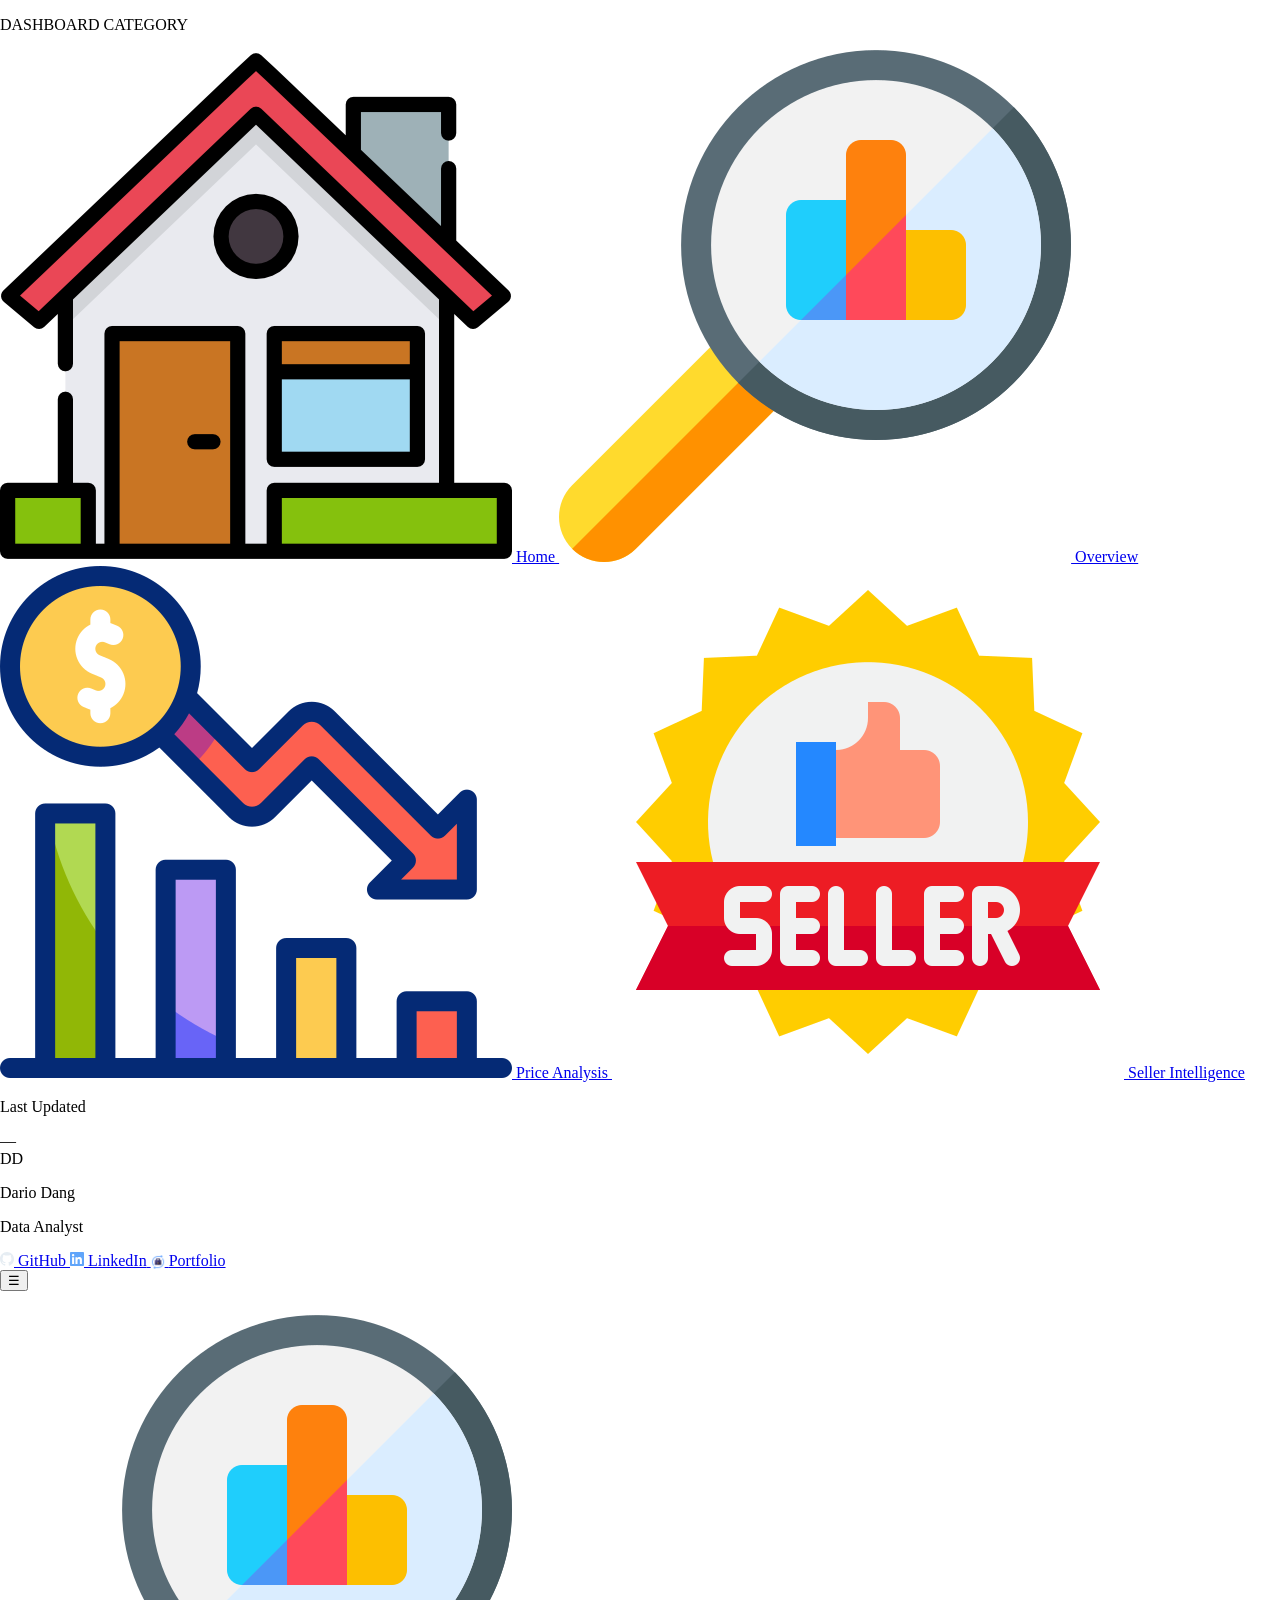
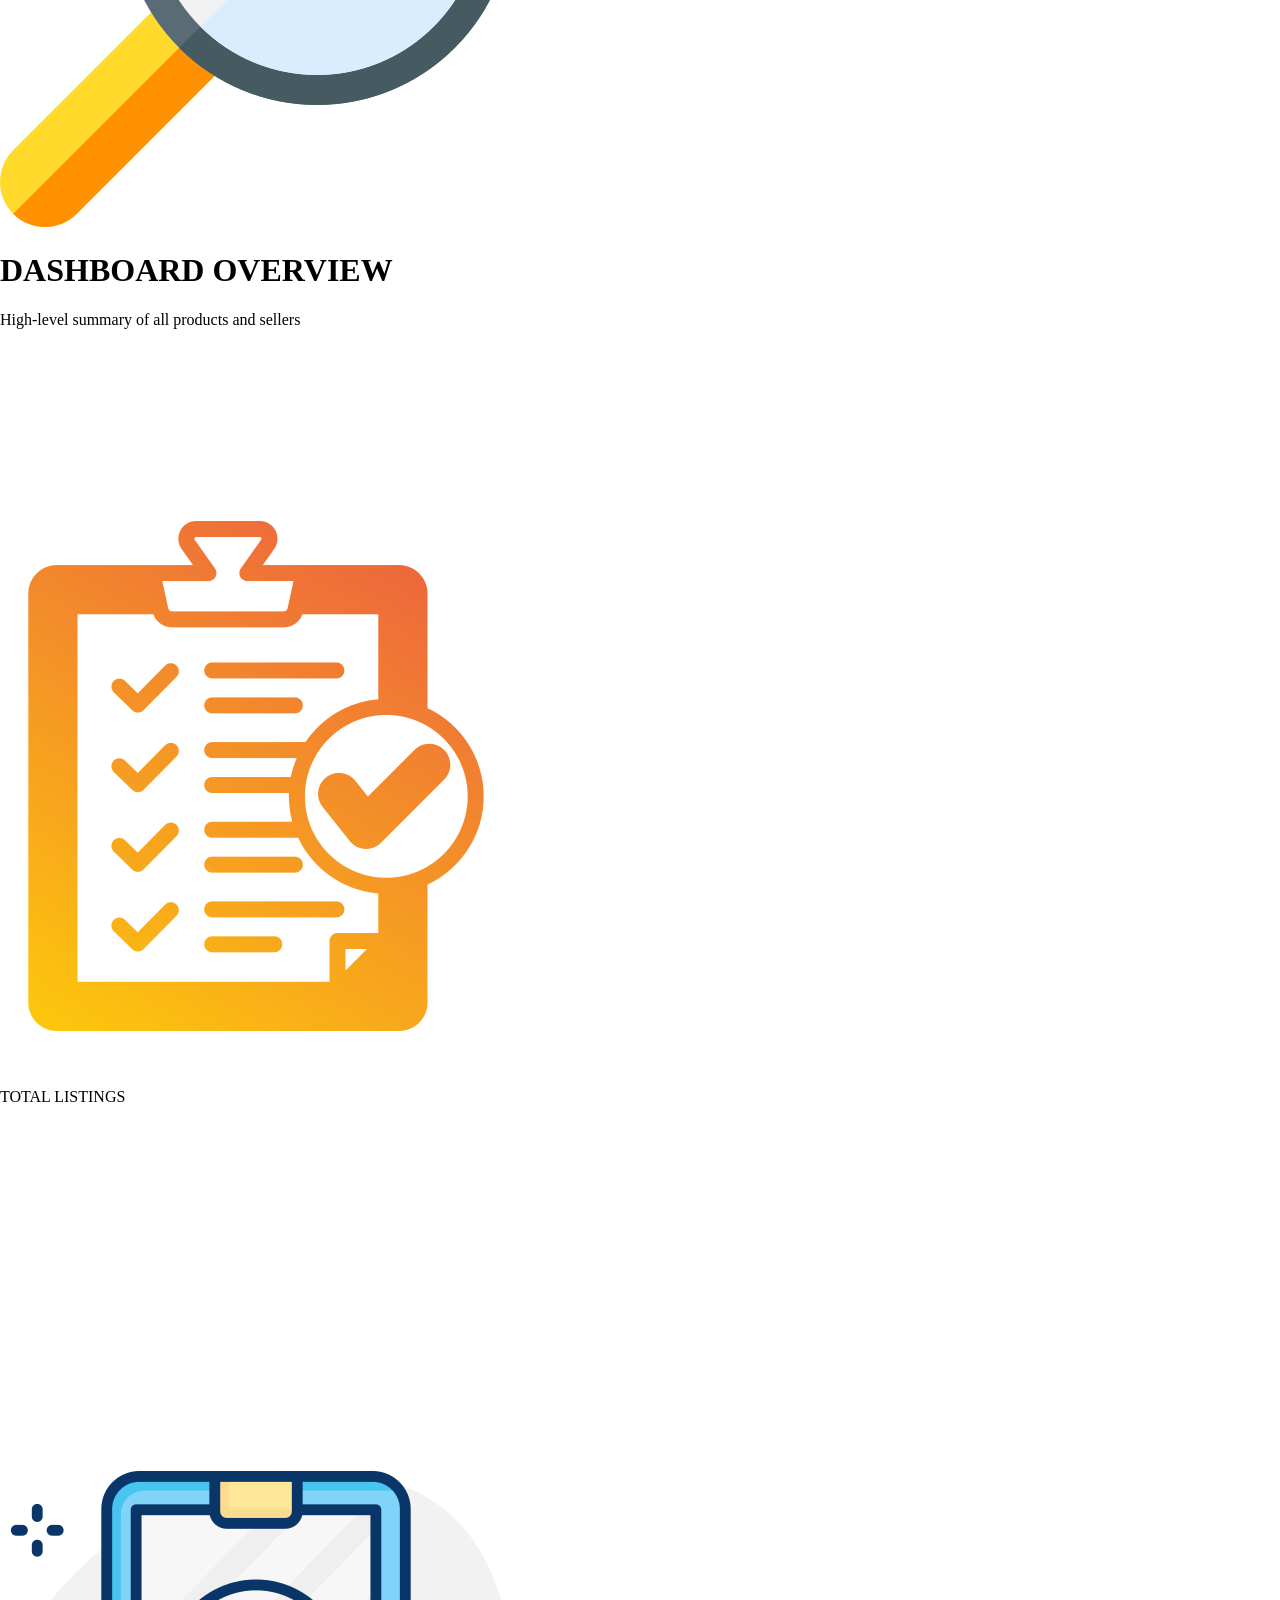
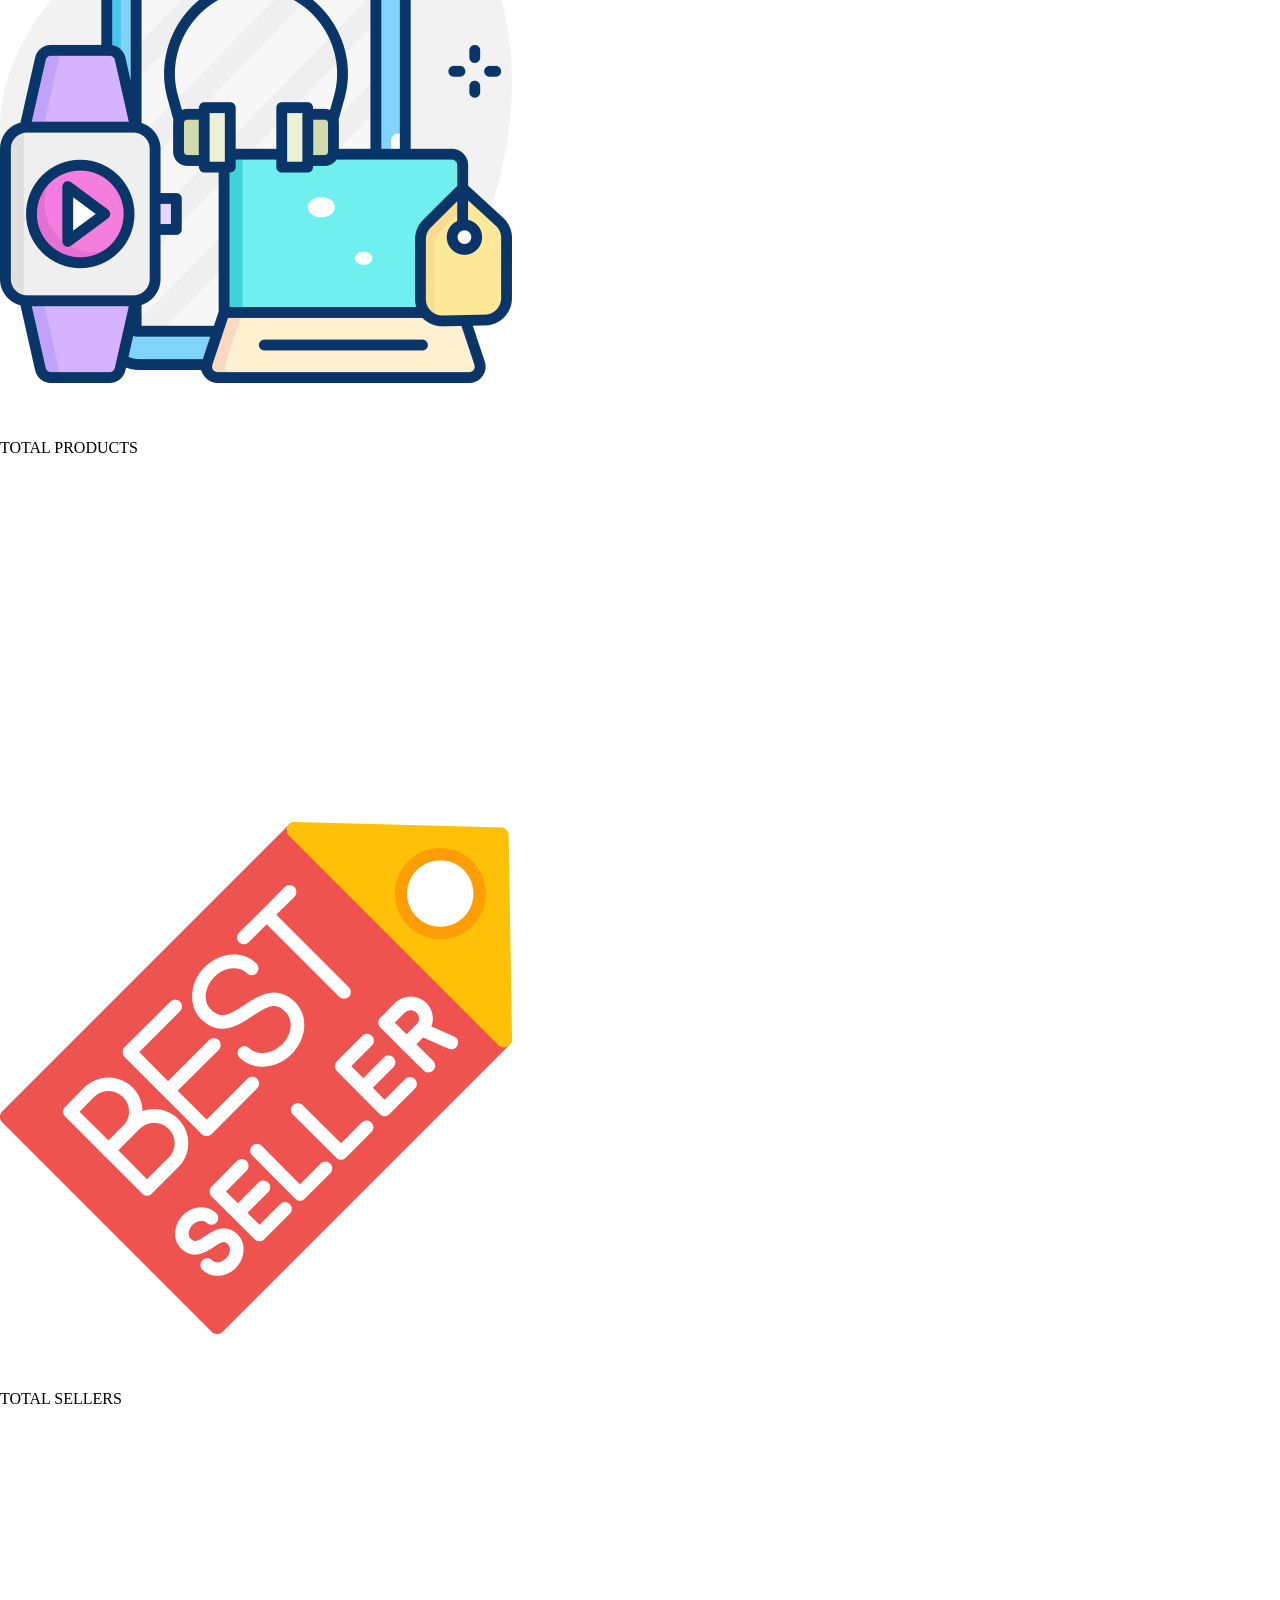
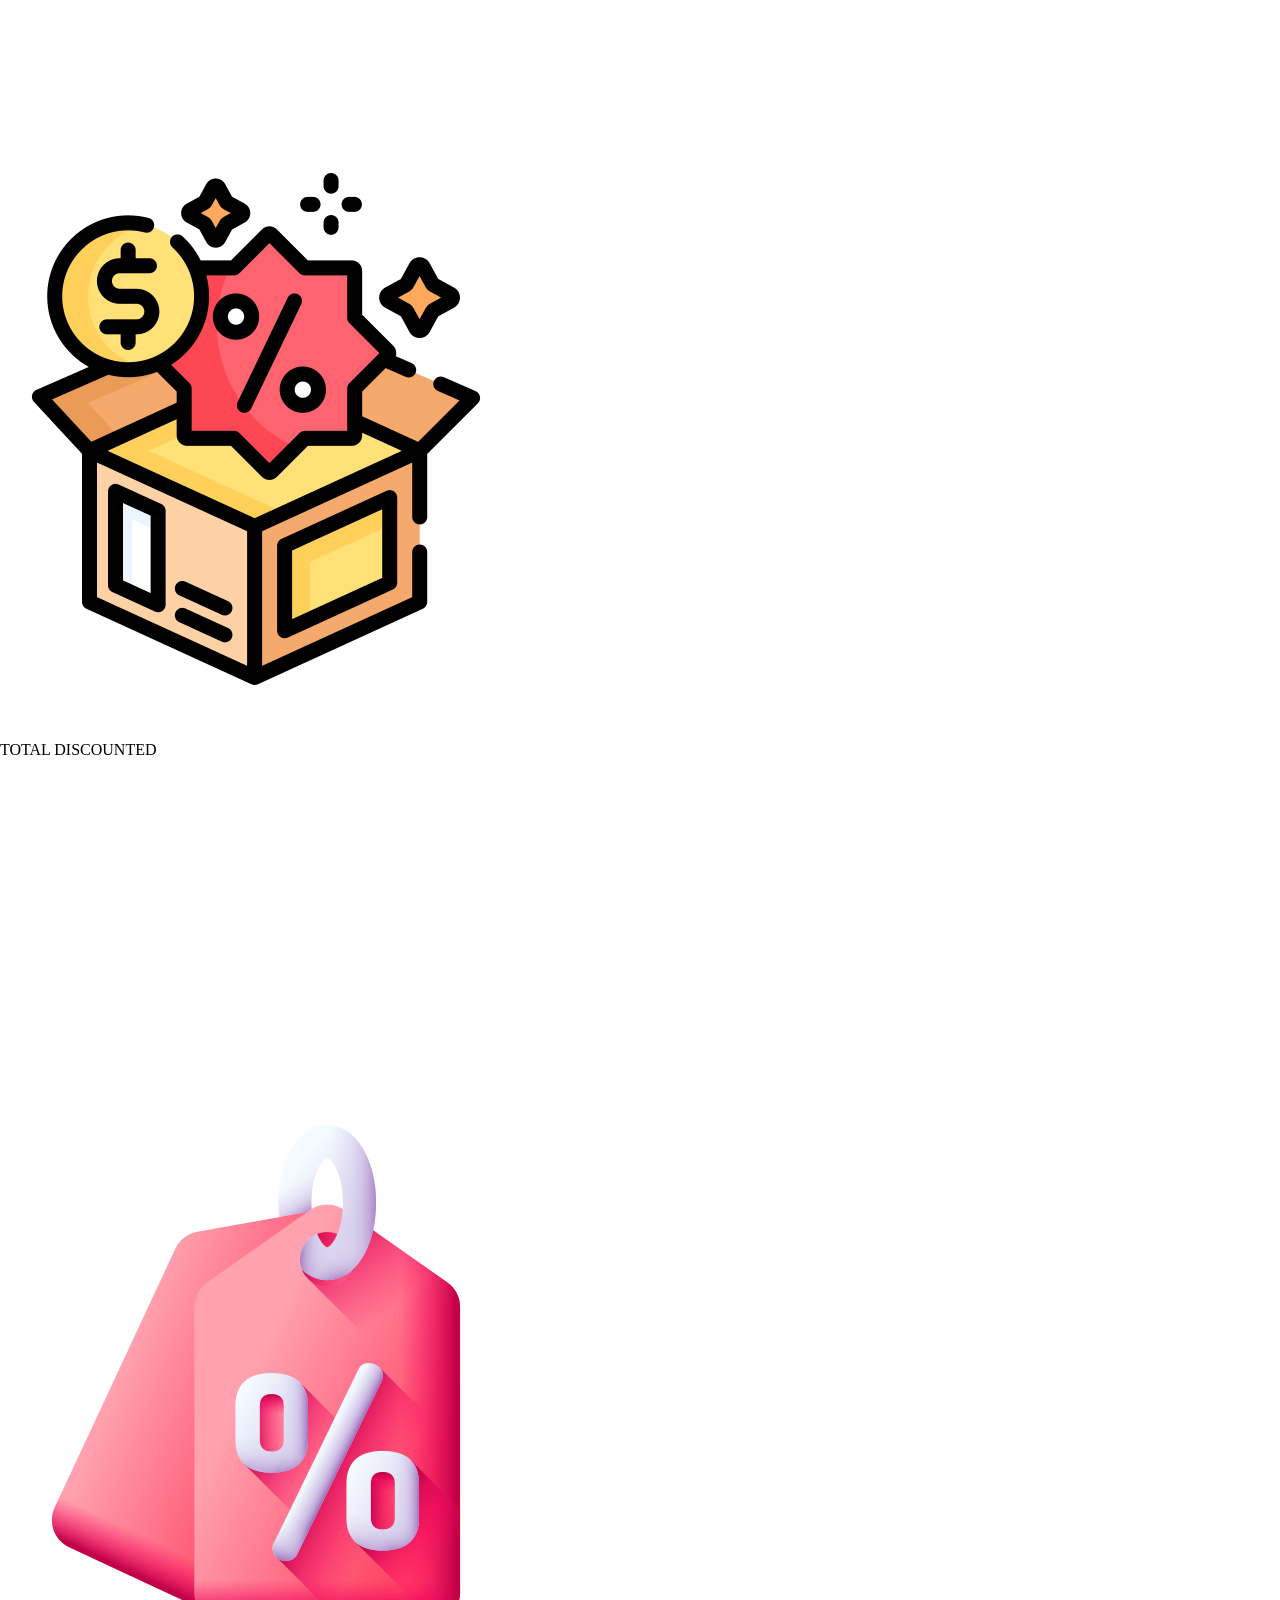
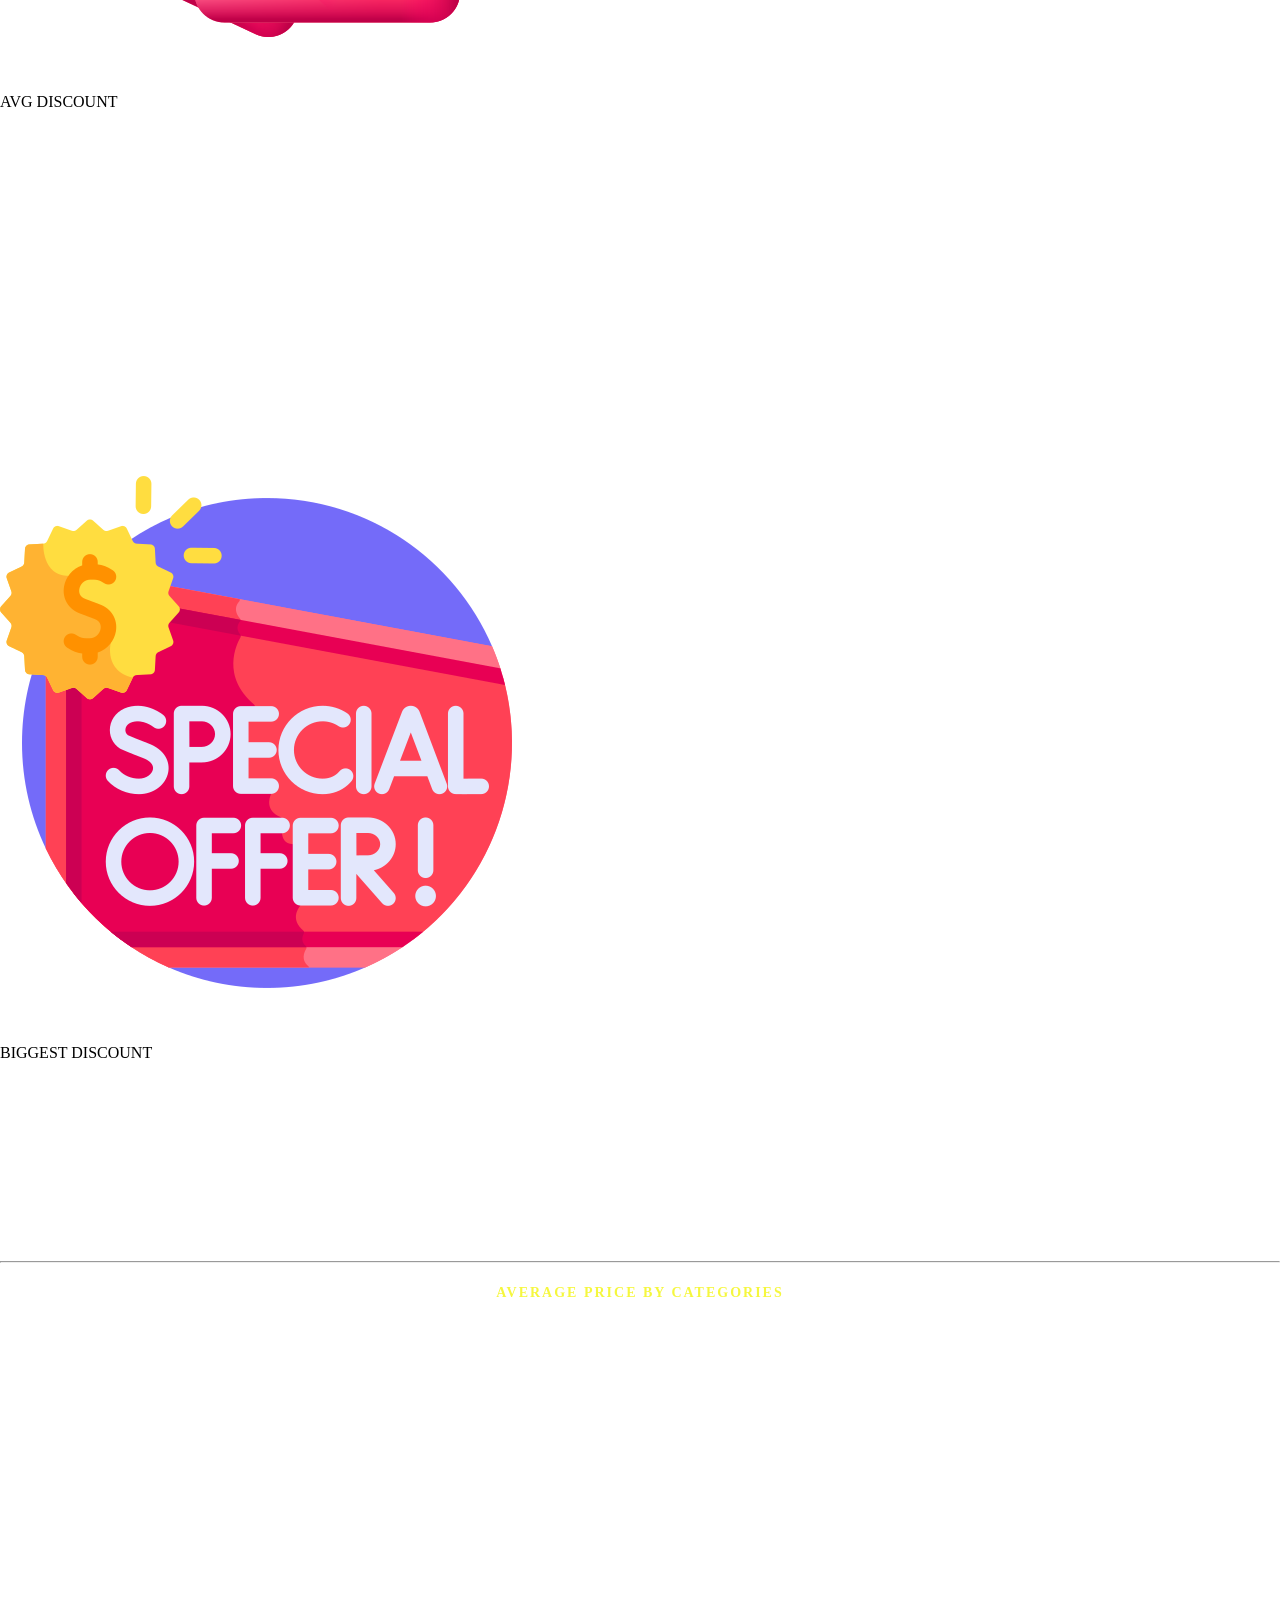
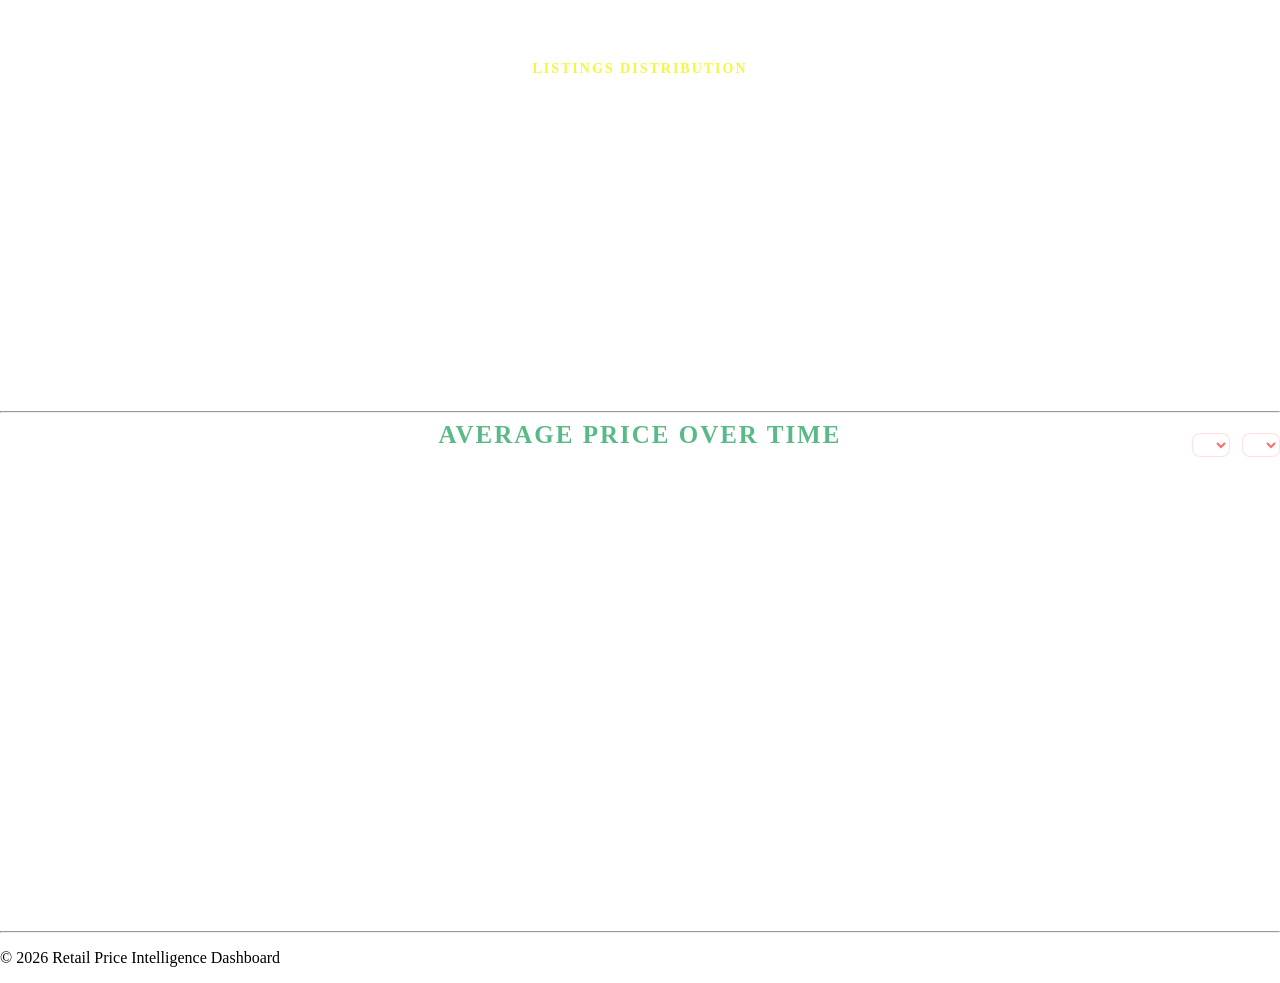
==== frontend/overview.html @ 3f6ac0ff "Overview dashboard page html script." ====
<!DOCTYPE html>
<html lang="en">
<head>
    <meta charset="UTF-8"/>
    <meta name="viewport" content="width=device-width, initial-scale=1.0"/>
    <title>Dashboard Overview</title>
    <link rel="icon" href="static/overview.png" type="image/png"/>
    <link rel="stylesheet" href="css/style.css"/>
    <link rel="preconnect" href="https://fonts.googleapis.com"/>
    <link href="https://fonts.googleapis.com/css2?family=Space+Grotesk:wght@400;600;700;800&display=swap" rel="stylesheet"/>
    <script src="https://cdn.plot.ly/plotly-2.27.0.min.js"></script>
    <style>
        /* Remove blank space */
        body { margin: 0; padding: 0; }
        .main-content { padding-top: 1.5rem; }

        /* Smaller metric values */
        .metric-value {
            font-size: 36px !important;
            font-weight: 800;
            color: white;
            margin: 0;
            line-height: 1;
        }

        .chart-label {
            font-size: 14px;
            font-weight: 800;
            letter-spacing: 2px;
            color: #F5F73E;
            text-align: center;
            padding: 8px 0 4px 0;
            text-transform: uppercase;
        }

        /* Trend header layout */
        .trend-header {
            display: flex;
            flex-direction: column;
            align-items: center;
            position: relative;
            margin-bottom: 8px;
            min-height: 52px;
        }

        .trend-title {
            font-size: 25px;
            font-weight: 800;
            letter-spacing: 2px;
            color: #59BA87;
            margin: 0;
            text-align: center;
        }

        .trend-filters {
            position: absolute;
            right: 0;
            top: 0;
            display: flex;
            gap: 12px;
            align-items: flex-end;
        }

        .trend-filters label {
            color: rgba(255,255,255,0.35);
            font-size: 9px;
            font-weight: 700;
            letter-spacing: 2px;
            text-transform: uppercase;
            display: block;
            text-align: center;
            margin-bottom: 2px;
        }

        .trend-filters select {
            background: rgba(255,255,255,0.03);
            border: 1px solid rgba(255,107,107,0.2);
            border-radius: 8px;
            color: #FF6B6B;
            font-size: 11px;
            font-weight: 600;
            padding: 4px 8px;
            outline: none;
        }
    </style>
</head>
<body>
<div class="layout">

    <!-- ── SIDEBAR ─────────────────────────────────────────── -->
    <aside class="sidebar" id="sidebar">
        <div class="sidebar-brand"><p>DASHBOARD CATEGORY</p></div>
        <nav class="sidebar-nav">
            <a href="index.html" class="nav-item">
                <img src="static/home-icon.png" alt="Home"/> Home
            </a>
            <a href="overview.html" class="nav-item active">
                <img src="static/overview.png" alt="Overview"/> Overview
            </a>
            <a href="price.html" class="nav-item">
                <img src="static/price-analysis.png" alt="Price Analysis"/> Price Analysis
            </a>
            <a href="seller.html" class="nav-item">
                <img src="static/seller-intelligence.png" alt="Seller Intelligence"/> Seller Intelligence
            </a>
        </nav>

        <div class="last-updated-wrap" id="last-updated-wrap">
            <p class="last-updated-label">Last Updated</p>
            <div class="last-updated-row">
                <div class="status-dot" id="status-dot" style="background:#444;"></div>
                <span class="last-updated-date" id="last-updated-date">—</span>
                <span class="last-updated-age" id="last-updated-age"></span>
            </div>
        </div>

        <div class="sidebar-footer">
            <div class="footer-profile-row">
                <div class="footer-avatar">DD</div>
                <div>
                    <p class="footer-name">Dario Dang</p>
                    <p class="footer-title">Data Analyst</p>
                </div>
            </div>
            <div class="footer-divider"></div>
            <div class="footer-links">
                <a class="footer-link github" href="https://github.com/DarioDang" target="_blank">
                    <span class="footer-link-icon">
                        <svg width="14" height="14" viewBox="0 0 24 24" fill="#e6edf3">
                            <path d="M12 0C5.37 0 0 5.37 0 12c0 5.31 3.435 9.795 8.205 11.385.6.105.825-.255.825-.57 0-.285-.015-1.23-.015-2.235-3.015.555-3.795-.735-4.035-1.41-.135-.345-.72-1.41-1.23-1.695-.42-.225-1.02-.78-.015-.795.945-.015 1.62.87 1.845 1.23 1.08 1.815 2.805 1.305 3.495.99.105-.78.42-1.305.765-1.605-2.67-.3-5.46-1.335-5.46-5.925 0-1.305.465-2.385 1.23-3.225-.12-.3-.54-1.53.12-3.18 0 0 1.005-.315 3.3 1.23.96-.27 1.98-.405 3-.405s2.04.135 3 .405c2.295-1.56 3.3-1.23 3.3-1.23.66 1.65.24 2.88.12 3.18.765.84 1.23 1.905 1.23 3.225 0 4.605-2.805 5.625-5.475 5.925.435.375.81 1.095.81 2.22 0 1.605-.015 2.895-.015 3.3 0 .315.225.69.825.57A12.02 12.02 0 0 0 24 12c0-6.63-5.37-12-12-12z"/>
                        </svg>
                    </span>
                    <span class="footer-link-text">GitHub</span>
                </a>
                <a class="footer-link linkedin" href="https://www.linkedin.com/in/dario-dang-89049020a/" target="_blank">
                    <span class="footer-link-icon">
                        <svg width="14" height="14" viewBox="0 0 24 24" fill="#60a5fa">
                            <path d="M20.447 20.452h-3.554v-5.569c0-1.328-.027-3.037-1.852-3.037-1.853 0-2.136 1.445-2.136 2.939v5.667H9.351V9h3.414v1.561h.046c.477-.9 1.637-1.85 3.37-1.85 3.601 0 4.267 2.37 4.267 5.455v6.286zM5.337 7.433a2.062 2.062 0 0 1-2.063-2.065 2.064 2.064 0 1 1 2.063 2.065zm1.782 13.019H3.555V9h3.564v11.452zM22.225 0H1.771C.792 0 0 .774 0 1.729v20.542C0 23.227.792 24 1.771 24h20.451C23.2 24 24 23.227 24 22.271V1.729C24 .774 23.2 0 22.222 0h.003z"/>
                        </svg>
                    </span>
                    <span class="footer-link-text">LinkedIn</span>
                </a>
                <a class="footer-link portfolio" href="https://dariodang.github.io/" target="_blank">
                    <span class="footer-link-icon">
                        <img src="static/portfolio-sidebar-icon.png" width="14" height="14" style="vertical-align:middle;"/>
                    </span>
                    <span class="footer-link-text">Portfolio</span>
                </a>
            </div>
        </div>
    </aside>

    <button class="sidebar-toggle" onclick="toggleSidebar()">☰</button>

    <!-- ── MAIN CONTENT ───────────────────────────────────── -->
    <main class="main-content">

        <!-- Page Header -->
        <div class="page-header">
            <img src="static/overview.png" alt="Overview" class="page-title-icon"/>
            <h1 class="page-title-text">DASHBOARD OVERVIEW</h1>
        </div>
        <p class="page-subtitle">High-level summary of all products and sellers</p>

        <!-- Row 1: Listings, Products, Sellers -->
        <div class="grid-3">
            <div class="metric-card metric-card-blue">
                <div class="sparkline-top"><svg viewBox="0 0 300 40"><polyline points="0,30 30,20 60,25 90,10 120,20 150,15 180,25 210,10 240,20 270,15 300,25" fill="none" stroke="white" stroke-width="2.5" stroke-linecap="round" stroke-linejoin="round"/></svg></div>
                <div class="metric-icon"><img src="static/total-listing.png" alt=""/></div>
                <p class="metric-value" id="val-listings">—</p>
                <p class="metric-label">TOTAL LISTINGS</p>
                <div class="sparkline-bottom"><svg viewBox="0 0 300 40"><polyline points="0,10 30,20 60,15 90,30 120,20 150,25 180,15 210,30 240,20 270,25 300,15" fill="none" stroke="white" stroke-width="2.5" stroke-linecap="round" stroke-linejoin="round"/></svg></div>
            </div>
            <div class="metric-card metric-card-green">
                <div class="sparkline-top"><svg viewBox="0 0 300 40"><polyline points="0,30 30,20 60,25 90,10 120,20 150,15 180,25 210,10 240,20 270,15 300,25" fill="none" stroke="white" stroke-width="2.5" stroke-linecap="round" stroke-linejoin="round"/></svg></div>
                <div class="metric-icon"><img src="static/total-products.png" alt=""/></div>
                <p class="metric-value" id="val-products">—</p>
                <p class="metric-label">TOTAL PRODUCTS</p>
                <div class="sparkline-bottom"><svg viewBox="0 0 300 40"><polyline points="0,10 30,20 60,15 90,30 120,20 150,25 180,15 210,30 240,20 270,25 300,15" fill="none" stroke="white" stroke-width="2.5" stroke-linecap="round" stroke-linejoin="round"/></svg></div>
            </div>
            <div class="metric-card metric-card-orange">
                <div class="sparkline-top"><svg viewBox="0 0 300 40"><polyline points="0,30 30,20 60,25 90,10 120,20 150,15 180,25 210,10 240,20 270,15 300,25" fill="none" stroke="white" stroke-width="2.5" stroke-linecap="round" stroke-linejoin="round"/></svg></div>
                <div class="metric-icon"><img src="static/total-sellers.png" alt=""/></div>
                <p class="metric-value" id="val-sellers">—</p>
                <p class="metric-label">TOTAL SELLERS</p>
                <div class="sparkline-bottom"><svg viewBox="0 0 300 40"><polyline points="0,10 30,20 60,15 90,30 120,20 150,25 180,15 210,30 240,20 270,25 300,15" fill="none" stroke="white" stroke-width="2.5" stroke-linecap="round" stroke-linejoin="round"/></svg></div>
            </div>
        </div>

        <!-- Row 2: Discount metrics -->
        <div class="grid-3">
            <div class="metric-card metric-card-red">
                <div class="sparkline-top"><svg viewBox="0 0 300 40"><polyline points="0,30 30,20 60,25 90,10 120,20 150,15 180,25 210,10 240,20 270,15 300,25" fill="none" stroke="white" stroke-width="2.5" stroke-linecap="round" stroke-linejoin="round"/></svg></div>
                <div class="metric-icon"><img src="static/total-discounted-icon.png" alt=""/></div>
                <p class="metric-value" id="val-discounted">—</p>
                <p class="metric-label">TOTAL DISCOUNTED</p>
                <div class="sparkline-bottom"><svg viewBox="0 0 300 40"><polyline points="0,10 30,20 60,15 90,30 120,20 150,25 180,15 210,30 240,20 270,25 300,15" fill="none" stroke="white" stroke-width="2.5" stroke-linecap="round" stroke-linejoin="round"/></svg></div>
            </div>
            <div class="metric-card metric-card-teal">
                <div class="sparkline-top"><svg viewBox="0 0 300 40"><polyline points="0,30 30,20 60,25 90,10 120,20 150,15 180,25 210,10 240,20 270,15 300,25" fill="none" stroke="white" stroke-width="2.5" stroke-linecap="round" stroke-linejoin="round"/></svg></div>
                <div class="metric-icon"><img src="static/average-discount-icon.png" alt=""/></div>
                <p class="metric-value" id="val-avg-discount">—</p>
                <p class="metric-label">AVG DISCOUNT</p>
                <div class="sparkline-bottom"><svg viewBox="0 0 300 40"><polyline points="0,10 30,20 60,15 90,30 120,20 150,25 180,15 210,30 240,20 270,25 300,15" fill="none" stroke="white" stroke-width="2.5" stroke-linecap="round" stroke-linejoin="round"/></svg></div>
            </div>
            <div class="metric-card metric-card-pink">
                <div class="sparkline-top"><svg viewBox="0 0 300 40"><polyline points="0,30 30,20 60,25 90,10 120,20 150,15 180,25 210,10 240,20 270,15 300,25" fill="none" stroke="white" stroke-width="2.5" stroke-linecap="round" stroke-linejoin="round"/></svg></div>
                <div class="metric-icon"><img src="static/biggest-discount-icon.png" alt=""/></div>
                <p class="metric-value" id="val-max-discount">—</p>
                <p class="metric-label">BIGGEST DISCOUNT</p>
                <div class="sparkline-bottom"><svg viewBox="0 0 300 40"><polyline points="0,10 30,20 60,15 90,30 120,20 150,25 180,15 210,30 240,20 270,25 300,15" fill="none" stroke="white" stroke-width="2.5" stroke-linecap="round" stroke-linejoin="round"/></svg></div>
            </div>
        </div>

        <hr class="divider"/>

        <!-- Charts only -->
        <div class="grid-2">
            <div>
                <p class="chart-label">AVERAGE PRICE BY CATEGORIES</p>
                <div id="chart-avg-price" style="height: 320px;"></div>
            </div>
            <div>
                <p class="chart-label">LISTINGS DISTRIBUTION</p>
                <div id="chart-donut" style="height: 300px; min-height: 300px;"></div>
                <div id="donut-legend" style="display:flex; justify-content:center; gap:20px; margin-top:8px;"></div>
            </div>
        </div>

        <hr class="divider"/>

        <!-- Centered title + top-right filters -->
        <div class="trend-header">
            <p class="trend-title">AVERAGE PRICE OVER TIME</p>
            <div class="trend-filters">
                <div>
                    <label>FROM</label>
                    <select id="date-from"></select>
                </div>
                <div>
                    <label>TO</label>
                    <select id="date-to"></select>
                </div>
            </div>
        </div>

        <!-- Taller chart to prevent x-axis/legend overlap -->
        <div id="chart-trend" style="height: 440px;"></div>
        <p id="trend-note" style="color:rgba(255,255,255,0.3); font-size:10px; text-align:center; margin-top:4px;"></p>

        <hr class="divider"/>
        <p class="copyright">© 2026 Retail Price Intelligence Dashboard</p>

    </main>
</div>

<script src="js/api.js"></script>
<script src="js/overview.js"></script>
<script>
    function toggleSidebar() {
        document.getElementById('sidebar').classList.toggle('open');
    }
</script>
</body>
</html>
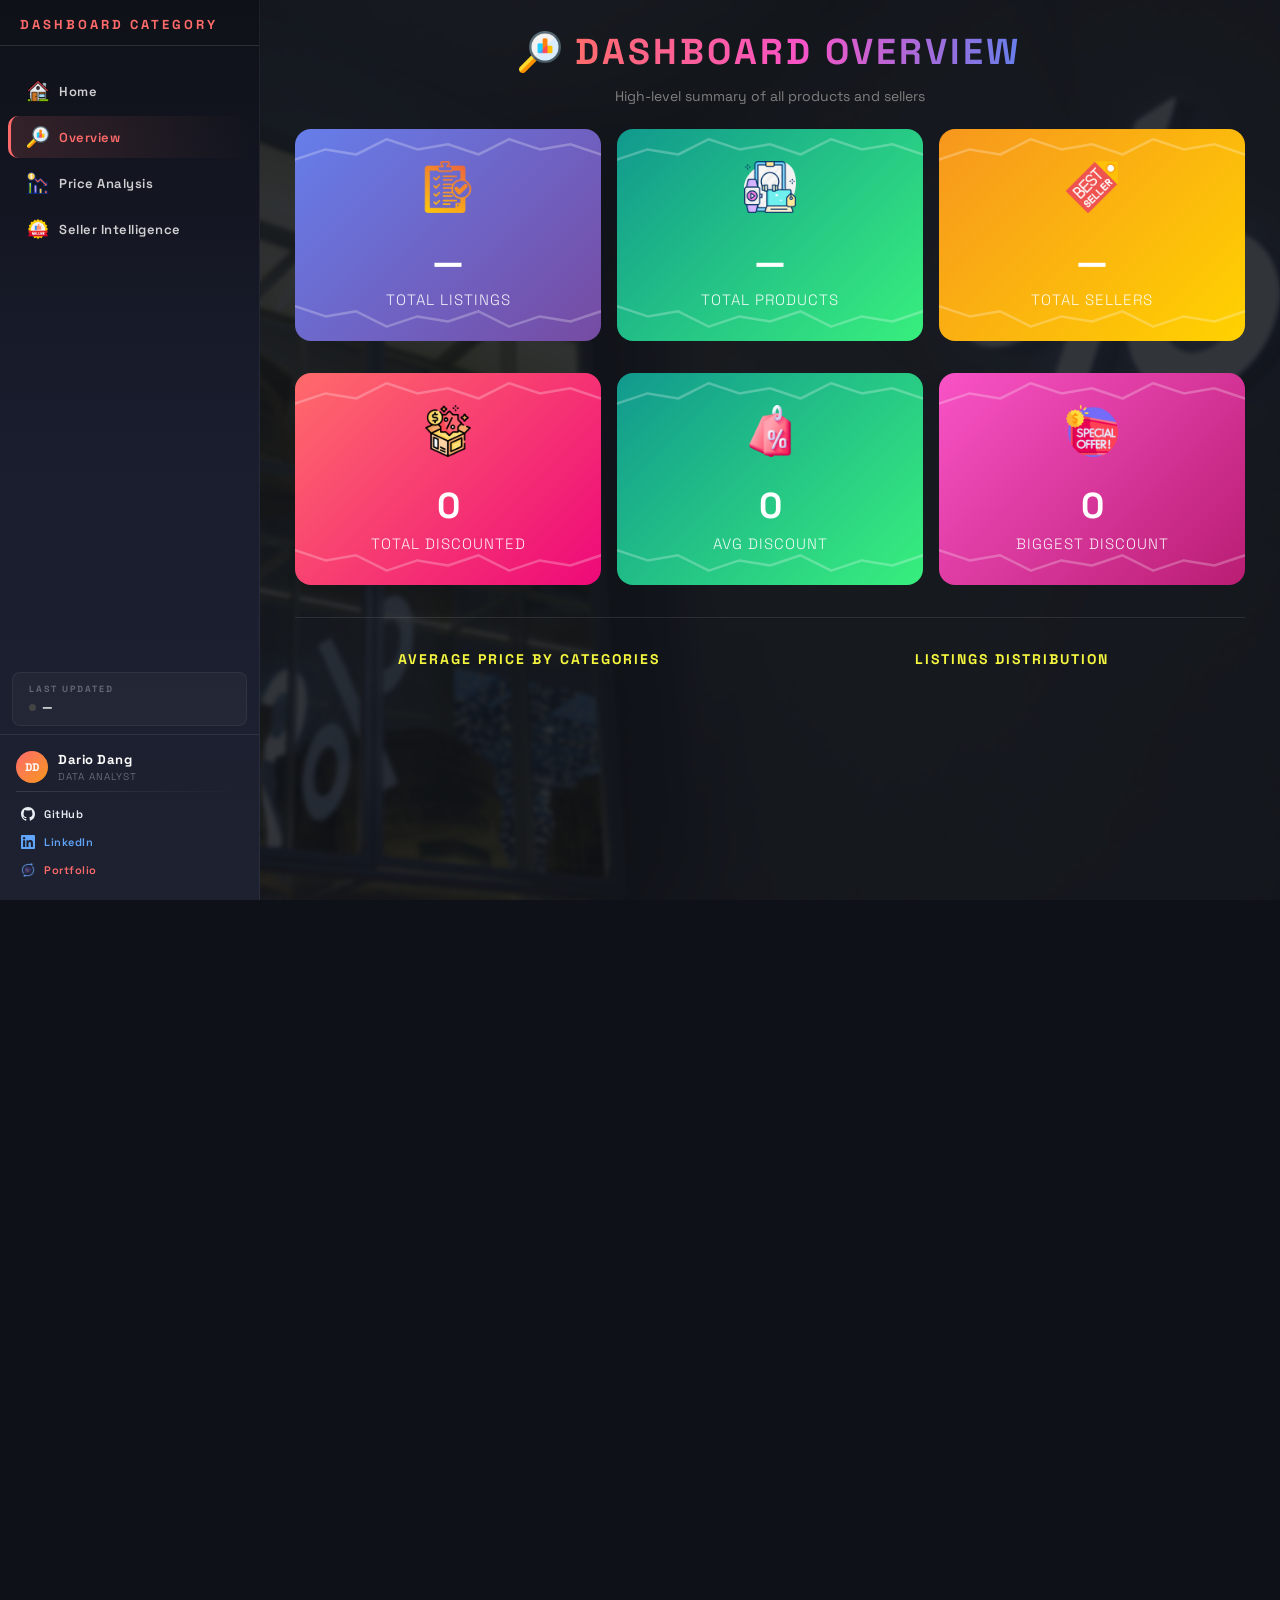
==== commit 364dd6f1: "Add API wake-up loading overlay" ====
--- a/frontend/overview.html
+++ b/frontend/overview.html
@@ -85,6 +85,14 @@
     </style>
 </head>
 <body>
+<div class="api-loading-overlay" id="api-loading-overlay">
+    <div class="api-loading-spinner"></div>
+    <p class="api-loading-title">🚀 Waking up the server...</p>
+    <p class="api-loading-sub">The API server may be starting up. This usually takes 10–30 seconds on first load.</p>
+    <div class="api-loading-bar-track">
+        <div class="api-loading-bar-fill"></div>
+    </div>
+</div>
 <div class="layout">
 
     <!-- ── SIDEBAR ─────────────────────────────────────────── -->
--- a/frontend/css/style.css
+++ b/frontend/css/style.css
@@ -0,0 +1,1249 @@
+/* ============================================================
+   RETAIL PRICE INTELLIGENCE DASHBOARD — style.css
+   Phase 2: HTML/CSS/JS frontend
+   All styles consolidated from:
+     - dashboard/utils/sidebar.py
+     - dashboard/utils/styles.py
+     - dashboard/pages/*.py  (st.markdown CSS blocks)
+   ============================================================ */
+
+/* ── 1. RESET & BASE ───────────────────────────────────────── */
+*, *::before, *::after {
+    box-sizing: border-box;
+    margin: 0;
+    padding: 0;
+}
+
+html, body {
+    height: 100%;
+    font-family: 'Space Grotesk', sans-serif;
+    font-size: 14px;
+    color: rgba(255, 255, 255, 0.85);
+    overflow-x: hidden;
+}
+
+/* Google Font import */
+@import url('https://fonts.googleapis.com/css2?family=Space+Grotesk:wght@400;600;700;800&display=swap');
+
+
+/* ── 2. BACKGROUND + OVERLAY ──────────────────────────────── */
+/* In Streamlit this was BG_BASE64 embedded into each page.
+   In HTML we use the actual image file from frontend/static/
+   Set this on <body> in each HTML page via a class */
+
+body {
+    background-color: #0e1117;
+    background-image: url('../static/background-1.jpg');
+    background-size: cover;
+    background-position: center;
+    background-repeat: no-repeat;
+    background-attachment: fixed;
+    position: relative;
+}
+
+/* Dark overlay — equivalent to the ::before pseudo-element in Streamlit */
+body::before {
+    content: '';
+    position: fixed;
+    top: 0;
+    left: 0;
+    width: 100%;
+    height: 100%;
+    background: rgba(14, 17, 23, 0.85);
+    backdrop-filter: blur(2px);
+    -webkit-backdrop-filter: blur(2px);
+    z-index: 0;
+    pointer-events: none;
+}
+
+/* All direct children of body sit above the overlay */
+body > * {
+    position: relative;
+    z-index: 1;
+}
+
+
+/* ── 3. LAYOUT: SIDEBAR + MAIN ────────────────────────────── */
+.layout {
+    display: flex;
+    min-height: 100vh;
+    overflow-x: hidden;
+}
+
+.main-content {
+    margin-left: 260px;         /* same width as sidebar */
+    flex: 1;
+    padding: 2rem 2.5rem;
+    max-width: 100%;
+}
+
+@media (max-width: 768px) {
+    .main-content {
+        margin-left: 0;
+        padding: 1rem;
+    }
+}
+
+
+/* ── 4. SIDEBAR ───────────────────────────────────────────── */
+/* Translates the full sidebar.py render_sidebar() function */
+
+.sidebar {
+    position: fixed;
+    top: 0;
+    left: 0;
+    width: 260px;
+    height: 100vh;
+    background: linear-gradient(180deg, #0e1117 0%, #1a1d2e 50%, #1E2130 100%);
+    border-right: 1px solid rgba(255, 255, 255, 0.06);
+    display: flex;
+    flex-direction: column;
+    z-index: 100;
+    overflow-y: auto;
+}
+
+/* Branding header */
+.sidebar-brand {
+    padding: 16px 20px 12px 20px;
+    border-bottom: 1px solid rgba(255, 255, 255, 0.12);
+    margin-bottom: 8px;
+}
+
+.sidebar-brand p {
+    color: #FF6B6B;
+    font-size: 13px;
+    font-weight: 800;
+    letter-spacing: 3px;
+    margin: 0;
+    text-transform: uppercase;
+}
+
+/* Nav links */
+.sidebar-nav {
+    padding: 12px 8px;
+    flex: 1;
+}
+
+.nav-item {
+    display: flex;
+    align-items: center;
+    gap: 10px;
+    padding: 10px 16px;
+    margin: 4px 0;
+    border-radius: 10px;
+    border-left: 3px solid transparent;
+    text-decoration: none;
+    color: rgba(255, 255, 255, 0.8);
+    font-size: 13px;
+    font-weight: 600;
+    letter-spacing: 0.5px;
+    transition: all 0.3s ease;
+    cursor: pointer;
+}
+
+.nav-item:hover {
+    background: rgba(255, 107, 107, 0.08);
+    border-left: 3px solid #FF6B6B;
+    transform: translateX(4px);
+    color: rgba(255, 255, 255, 0.95);
+    text-decoration: none;
+}
+
+.nav-item.active {
+    background: linear-gradient(90deg, rgba(255, 107, 107, 0.15), transparent);
+    border-left: 3px solid #FF6B6B;
+    color: #FF6B6B;
+    animation: sidebarGlow 2s ease-in-out infinite;
+}
+
+.nav-item img {
+    width: 22px;
+    height: 22px;
+    object-fit: contain;
+    flex-shrink: 0;
+}
+
+@keyframes sidebarGlow {
+    0%   { box-shadow: -2px 0 8px rgba(255, 107, 107, 0.2); }
+    50%  { box-shadow: -2px 0 16px rgba(255, 107, 107, 0.5); }
+    100% { box-shadow: -2px 0 8px rgba(255, 107, 107, 0.2); }
+}
+
+
+/* ── 5. SIDEBAR FOOTER ────────────────────────────────────── */
+/* Translates the .sidebar-footer block from sidebar.py */
+
+.sidebar-footer {
+    padding: 16px;
+    border-top: 1px solid rgba(255, 255, 255, 0.08);
+    flex-shrink: 0;
+}
+
+.footer-profile-row {
+    display: flex;
+    align-items: center;
+    gap: 10px;
+    margin-bottom: 2px;
+}
+
+.footer-avatar {
+    width: 32px;
+    height: 32px;
+    border-radius: 50%;
+    background: linear-gradient(135deg, #FF6B6B, #f7971e);
+    display: flex;
+    align-items: center;
+    justify-content: center;
+    font-size: 11px;
+    font-weight: 800;
+    color: white;
+    flex-shrink: 0;
+}
+
+.footer-name {
+    color: white;
+    font-size: 13px;
+    font-weight: 700;
+    letter-spacing: 0.5px;
+    margin-bottom: 2px;
+}
+
+.footer-title {
+    color: rgba(255, 255, 255, 0.4);
+    font-size: 10px;
+    font-weight: 300;
+    letter-spacing: 1px;
+    white-space: nowrap;
+    text-transform: uppercase;
+}
+
+.footer-divider {
+    height: 1px;
+    background: linear-gradient(90deg, rgba(255, 255, 255, 0.12), transparent);
+    margin: 8px 0;
+}
+
+.footer-links {
+    display: flex;
+    flex-direction: column;
+    gap: 0;
+}
+
+.footer-link {
+    display: flex;
+    align-items: center;
+    gap: 8px;
+    text-decoration: none;
+    padding: 7px 4px;
+    border-bottom: none;
+    background: transparent;
+    transition: none;
+}
+
+.footer-link:first-child {
+    border-top: none;
+}
+
+.footer-link:hover,
+.footer-link:focus,
+.footer-link:active,
+.footer-link:visited {
+    background: transparent !important;
+    text-decoration: none;
+    outline: none;
+}
+
+.footer-link-icon {
+    font-size: 14px;
+    width: 16px;
+    text-align: center;
+    display: flex;
+    align-items: center;
+    justify-content: center;
+}
+
+.footer-link-text {
+    font-size: 11px;
+    font-weight: 600;
+    letter-spacing: 0.5px;
+}
+
+.footer-link.github   .footer-link-text { color: #e6edf3; }
+.footer-link.linkedin .footer-link-text { color: #60a5fa; }
+.footer-link.portfolio .footer-link-text { color: #FF6B6B; }
+
+
+/* ── 6. PAGE HEADER (animated gradient title) ─────────────── */
+/* Translates the .page-title-text + .page-title-icon pattern
+   used on every Streamlit page */
+
+.page-header {
+    display: flex;
+    align-items: center;
+    justify-content: center;
+    gap: 14px;
+    padding: 8px 0 4px 0;
+    margin-bottom: 8px;
+}
+
+.page-title-icon {
+    width: 42px;
+    height: 42px;
+    object-fit: contain;
+    animation: iconPulse 3s ease-in-out infinite;
+}
+
+.page-title-text {
+    background: linear-gradient(
+        270deg,
+        #FF6B6B, #f7971e, #fddb92,
+        #38ef7d, #667eea, #f953c6, #FF6B6B
+    );
+    background-size: 300% 300%;
+    -webkit-background-clip: text;
+    -webkit-text-fill-color: transparent;
+    background-clip: text;
+    animation: gradientFlow 4s ease infinite;
+    font-size: 36px;
+    font-weight: 800;
+    letter-spacing: 3px;
+    margin: 0;
+    text-align: center;
+}
+
+.page-subtitle {
+    text-align: center;
+    color: gray;
+    font-size: 14px;
+    margin-bottom: 16px;
+}
+
+@keyframes gradientFlow {
+    0%   { background-position: 0% 50%; }
+    50%  { background-position: 100% 50%; }
+    100% { background-position: 0% 50%; }
+}
+
+@keyframes iconPulse {
+    0%,100% {
+        transform: scale(1);
+        filter: drop-shadow(0 0 0px rgba(255, 107, 107, 0));
+    }
+    50% {
+        transform: scale(1.08);
+        filter: drop-shadow(0 0 8px rgba(255, 107, 107, 0.6));
+    }
+}
+
+
+/* ── 7. METRIC CARDS ──────────────────────────────────────── */
+/* Translates the .metric-card CSS from overview.py */
+
+.metric-card {
+    border-radius: 16px;
+    padding: 32px 24px;
+    margin: 8px 0;
+    position: relative;
+    overflow: hidden;
+    transition: transform 0.3s ease, box-shadow 0.3s ease;
+    cursor: pointer;
+    text-align: center;
+    display: flex;
+    flex-direction: column;
+    align-items: center;
+    justify-content: center;
+    min-height: 200px;
+}
+
+.metric-card:hover {
+    transform: translateY(-8px);
+    box-shadow: 0 12px 32px rgba(0, 0, 0, 0.4);
+}
+
+.metric-card-blue   { background: linear-gradient(135deg, #667eea 0%, #764ba2 100%); }
+.metric-card-green  { background: linear-gradient(135deg, #11998e 0%, #38ef7d 100%); }
+.metric-card-orange { background: linear-gradient(135deg, #f7971e 0%, #ffd200 100%); }
+.metric-card-red    { background: linear-gradient(135deg, #FF6B6B 0%, #ee0979 100%); }
+.metric-card-teal   { background: linear-gradient(135deg, #11998e 0%, #38ef7d 100%); }
+.metric-card-pink   { background: linear-gradient(135deg, #f953c6 0%, #b91d73 100%); }
+
+.metric-icon  { font-size: 52px; margin-bottom: 16px; }
+.metric-icon img { width: 52px; height: 52px; object-fit: contain; }
+
+.metric-value {
+    font-family: 'Space Grotesk', sans-serif;
+    font-size: 25px;
+    font-weight: 300;
+    color: white;
+    margin: 0;
+    line-height: 1;
+}
+
+.metric-label {
+    font-family: 'Space Grotesk', sans-serif;
+    font-size: 15px;
+    color: rgba(255, 255, 255, 0.9);
+    margin-top: 10px;
+    font-weight: 300;
+    letter-spacing: 1px;
+    text-transform: uppercase;
+}
+
+/* Sparkline wave decorations on metric cards */
+.sparkline-top {
+    position: absolute;
+    top: 0;
+    left: 0;
+    width: 100%;
+    opacity: 0.25;
+}
+
+.sparkline-bottom {
+    position: absolute;
+    bottom: 0;
+    left: 0;
+    width: 100%;
+    opacity: 0.25;
+}
+
+.sparkline-top svg,
+.sparkline-bottom svg {
+    animation: moveWave 3s ease-in-out infinite;
+}
+
+@keyframes moveWave {
+    0%   { transform: translateX(0px); }
+    50%  { transform: translateX(-20px); }
+    100% { transform: translateX(0px); }
+}
+
+
+/* ── 8. GRID LAYOUTS ──────────────────────────────────────── */
+/* Replaces st.columns() throughout all pages */
+
+.grid-3 {
+    display: grid;
+    grid-template-columns: repeat(3, 1fr);
+    gap: 16px;
+    margin-bottom: 16px;
+}
+
+.grid-2 {
+    display: grid;
+    grid-template-columns: repeat(2, 1fr);
+    gap: 16px;
+    margin-bottom: 16px;
+}
+
+.grid-2-1 {
+    display: grid;
+    grid-template-columns: 2fr 1fr;
+    gap: 16px;
+    margin-bottom: 16px;
+}
+
+.grid-1-4 {
+    display: grid;
+    grid-template-columns: 1fr 4fr;
+    gap: 16px;
+    margin-bottom: 16px;
+}
+
+@media (max-width: 1024px) {
+    .grid-3, .grid-2, .grid-2-1 {
+        grid-template-columns: repeat(2, 1fr);
+    }
+}
+
+@media (max-width: 640px) {
+    .grid-3, .grid-2, .grid-2-1, .grid-1-4 {
+        grid-template-columns: 1fr;
+    }
+}
+
+
+/* ── 9. SECTION TITLES ────────────────────────────────────── */
+/* Translates the inline section title divs used throughout pages */
+
+.section-title {
+    padding: 8px 0;
+    text-align: center;
+    margin-bottom: 16px;
+}
+
+.section-title span {
+    font-size: 25px;
+    font-weight: 800;
+    letter-spacing: 2px;
+    text-transform: uppercase;
+}
+
+.section-title.yellow span { color: #EDB526; }
+.section-title.green  span { color: #59BA87; }
+.section-title.teal   span { color: #489C53; }
+.section-title.dark-green span { color: #4F8C6C; }
+
+
+/* ── 10. INSIGHT / DEAL CARDS ─────────────────────────────── */
+/* Translates .deal-card and .insight-card from price_analysis.py */
+
+.deal-card {
+    background: linear-gradient(135deg, #1E2130 0%, #252840 100%);
+    border-radius: 10px;
+    padding: 14px 12px;
+    margin: 4px 0;
+    border-left: 3px solid #38ef7d;
+    transition: transform 0.3s ease;
+    text-align: center;
+}
+
+.deal-card:hover { transform: translateY(-4px); }
+
+.deal-rank {
+    color: #38ef7d;
+    font-size: 11px;
+    font-weight: 700;
+    letter-spacing: 1px;
+    margin: 0;
+    text-transform: uppercase;
+}
+
+.deal-product {
+    color: white;
+    font-size: 13px;
+    font-weight: 700;
+    margin: 4px 0;
+}
+
+.deal-seller { color: gray; font-size: 11px; margin: 0; }
+
+.deal-price {
+    color: #38ef7d;
+    font-size: 16px;
+    font-weight: 800;
+    margin: 4px 0;
+}
+
+.deal-savings {
+    color: #FF6B6B;
+    font-size: 11px;
+    font-weight: 600;
+    margin: 0;
+}
+
+.insight-card {
+    background: #1E2130;
+    border-radius: 12px;
+    padding: 16px;
+    margin: 6px 0;
+    border-left: 4px solid #FF6B6B;
+    transition: transform 0.3s ease;
+}
+
+.insight-card:hover { transform: translateX(6px); }
+.insight-title { color: gray; font-size: 12px; letter-spacing: 1px; margin: 0; }
+.insight-value { color: white; font-size: 22px; font-weight: 700; margin: 4px 0; }
+.insight-sub   { color: gray; font-size: 12px; margin: 0; }
+
+
+/* ── 11. BEST DEAL CARDS (sparkline cards) ────────────────── */
+/* Translates .best-deal-card from price_analysis.py */
+
+.best-deal-card {
+    background: linear-gradient(135deg, #1a1d2e 0%, #1E2130 50%, #252840 100%);
+    border-radius: 10px;
+    padding: 12px 14px;
+    margin: 4px 0;
+    border-left: 3px solid #38ef7d;
+    border-bottom: 1px solid rgba(56, 239, 125, 0.15);
+    text-align: center;
+    animation: fadeInUp 0.5s ease forwards;
+    transition: transform 0.25s ease, box-shadow 0.25s ease;
+    position: relative;
+    overflow: hidden;
+    cursor: default;
+}
+
+.best-deal-card::before {
+    content: '';
+    position: absolute;
+    top: 0;
+    left: -100%;
+    width: 60%;
+    height: 100%;
+    background: linear-gradient(90deg, transparent, rgba(56, 239, 125, 0.04), transparent);
+    animation: shimmer 3s infinite;
+}
+
+.best-deal-card:hover {
+    transform: translateY(-5px) scale(1.01);
+    box-shadow: 0 8px 24px rgba(56, 239, 125, 0.15);
+}
+
+.card-rank {
+    color: #38ef7d;
+    font-size: 10px;
+    font-weight: 700;
+    letter-spacing: 1.5px;
+    margin: 0 0 4px 0;
+    text-transform: uppercase;
+}
+
+.card-product {
+    color: white;
+    font-size: 13px;
+    font-weight: 700;
+    margin: 3px 0;
+    white-space: nowrap;
+    overflow: hidden;
+    text-overflow: ellipsis;
+}
+
+.card-seller { color: #8892a4; font-size: 10px; margin: 2px 0; font-style: italic; }
+
+.card-price {
+    background: linear-gradient(90deg, #38ef7d, #11998e);
+    -webkit-background-clip: text;
+    -webkit-text-fill-color: transparent;
+    background-clip: text;
+    font-size: 15px;
+    font-weight: 800;
+    margin: 4px 0 2px 0;
+    letter-spacing: 0.5px;
+}
+
+.card-savings {
+    color: #FF6B6B;
+    font-size: 10px;
+    font-weight: 700;
+    margin: 0;
+    letter-spacing: 0.5px;
+}
+
+.card-divider {
+    height: 1px;
+    background: linear-gradient(90deg, transparent, rgba(56, 239, 125, 0.3), transparent);
+    margin: 6px 0;
+}
+
+
+/* ── 12. INSIGHT CAROUSEL CARDS (ic-*) ────────────────────── */
+/* Translates the .ic-* carousel from price_analysis.py components.html */
+
+.ic-outer {
+    width: 100%;
+    overflow: hidden;
+    position: relative;
+    padding: 8px 0 4px 0;
+}
+
+.ic-outer::before,
+.ic-outer::after {
+    content: '';
+    position: absolute;
+    top: 0; bottom: 0;
+    width: 20px;
+    z-index: 2;
+    pointer-events: none;
+}
+
+.ic-outer::before {
+    left: 0;
+    background: linear-gradient(to right, #0e1117, transparent);
+}
+
+.ic-outer::after {
+    right: 0;
+    background: linear-gradient(to left, #0e1117, transparent);
+}
+
+.ic-track {
+    display: flex;
+    flex-wrap: nowrap;
+    gap: 0;
+    transition: transform 0.85s cubic-bezier(0.4, 0, 0.2, 1);
+    will-change: transform;
+}
+
+.ic-page {
+    display: flex;
+    flex-shrink: 0;
+    gap: 12px;
+    padding: 0 40px;
+}
+
+.ic-wrap {
+    position: relative;
+    border-radius: 14px;
+    padding: 20px 16px 16px 16px;
+    text-align: center;
+    border: 1px solid var(--ic);
+    background: linear-gradient(160deg, rgba(255,255,255,0.03) 0%, rgba(255,255,255,0.01) 100%);
+    overflow: hidden;
+    animation: fadeSlideUp 0.6s ease both;
+    transition: transform 0.25s ease, box-shadow 0.25s ease;
+    cursor: default;
+    flex: 1;
+    height: 170px;
+    min-height: 170px;
+}
+
+.ic-bar {
+    position: absolute;
+    top: 0; left: 0; right: 0;
+    height: 3px;
+    background: var(--ic);
+    border-radius: 14px 14px 0 0;
+}
+
+.ic-title {
+    color: var(--ic);
+    font-size: 9px;
+    font-weight: 800;
+    letter-spacing: 2.5px;
+    margin: 8px 0 10px 0;
+    text-transform: uppercase;
+    opacity: 0.85;
+}
+
+.ic-value {
+    font-size: 20px;
+    font-weight: 800;
+    color: white;
+    margin: 0 0 6px 0;
+    letter-spacing: 0.5px;
+    animation: countUp 0.7s ease both;
+}
+
+.ic-sub {
+    color: rgba(255, 255, 255, 0.45);
+    font-size: 10px;
+    margin: 0;
+    white-space: nowrap;
+    overflow: hidden;
+    text-overflow: ellipsis;
+    letter-spacing: 0.5px;
+}
+
+.ic-progress-wrap {
+    margin-top: 12px;
+    height: 3px;
+    border-radius: 99px;
+    background: rgba(255, 255, 255, 0.06);
+    overflow: hidden;
+}
+
+.ic-progress-fill {
+    height: 100%;
+    border-radius: 99px;
+    background: var(--ic);
+    animation: progressGrow 1.2s ease both;
+}
+
+.ic-indicators {
+    display: flex;
+    justify-content: center;
+    gap: 6px;
+    margin-top: 12px;
+}
+
+.ic-dot {
+    width: 6px;
+    height: 6px;
+    border-radius: 50%;
+    background: rgba(255, 255, 255, 0.2);
+    transition: all 0.4s ease;
+    cursor: pointer;
+}
+
+.ic-dot.active {
+    background: white;
+    width: 18px;
+    border-radius: 99px;
+}
+
+
+/* ── 13. HOME PAGE CARDS (.how-card-*) ────────────────────── */
+/* Translates the navigation guide cards from Home.py */
+
+.how-card-wrapper {
+    padding: 2px;
+    border-radius: 16px;
+    background: linear-gradient(270deg, #FF6B6B, #667eea, #11998e, #f7971e, #FF6B6B);
+    background-size: 300% 300%;
+    animation: borderRotate 4s ease infinite, floatCard 4s ease-in-out infinite;
+    margin: 8px 0;
+}
+
+.how-card-inner {
+    background: linear-gradient(135deg, #1a1d2e 0%, #1E2130 60%, #252840 100%);
+    border-radius: 14px;
+    padding: 24px 20px;
+    min-height: 320px;
+    display: flex;
+    flex-direction: column;
+    position: relative;
+    overflow: hidden;
+}
+
+.how-card-inner::before {
+    content: '';
+    position: absolute;
+    top: 0;
+    left: -100%;
+    width: 40%;
+    height: 100%;
+    background: linear-gradient(90deg, transparent, rgba(255, 255, 255, 0.04), transparent);
+    animation: shimmerFlow 3s ease-in-out infinite;
+}
+
+.how-card-title {
+    display: flex;
+    align-items: center;
+    justify-content: center;
+    gap: 10px;
+    font-size: 18px;
+    font-weight: 700;
+    color: white;
+    margin-bottom: 12px;
+    text-align: center;
+}
+
+.how-card-title img { animation: pulseIcon 3s ease-in-out infinite; }
+.how-card-desc { color: gray; text-align: center; font-size: 13px; margin-bottom: 8px; }
+
+.how-card-list {
+    color: #8892a4;
+    font-size: 12px;
+    padding-left: 16px;
+}
+
+.how-card-list li { margin-bottom: 6px; line-height: 1.5; }
+
+.how-card-divider {
+    height: 1px;
+    background: linear-gradient(90deg, transparent, rgba(255, 255, 255, 0.08), transparent);
+    margin: 12px 0;
+}
+
+.how-card-find {
+    color: rgba(255, 255, 255, 0.5);
+    font-size: 11px;
+    font-weight: 600;
+    letter-spacing: 1px;
+    text-align: center;
+    margin-bottom: 8px;
+    text-transform: uppercase;
+}
+
+
+/* ── 14. SECTION CARDS (.section-card) ───────────────────── */
+.section-card {
+    background-color: #1E2130;
+    border-radius: 10px;
+    padding: 20px;
+    margin: 10px 0;
+    min-height: 320px;
+    display: flex;
+    flex-direction: column;
+    transition: transform 0.3s ease, box-shadow 0.3s ease;
+    cursor: pointer;
+}
+
+.section-card:hover {
+    transform: translateY(-10px);
+    box-shadow: 0 10px 30px rgba(255, 107, 107, 0.3);
+    background-color: #252840;
+}
+
+
+/* ── 15. PLOTLY CHART CONTAINERS ──────────────────────────── */
+/* Wrappers for Plotly.js charts — replaces st.plotly_chart() */
+
+.chart-container {
+    width: 100%;
+    background: transparent;
+    margin: 8px 0;
+}
+
+.chart-title {
+    font-size: 14px;
+    font-weight: 800;
+    letter-spacing: 2px;
+    color: #F5F73E;
+    text-align: center;
+    padding: 8px 0;
+    text-transform: uppercase;
+}
+
+
+/* ── 16. DIVIDER ──────────────────────────────────────────── */
+/* Replaces st.divider() */
+
+.divider {
+    height: 1px;
+    background: rgba(255, 255, 255, 0.1);
+    margin: 24px 0;
+    border: none;
+}
+
+
+/* ── 17. CATEGORY FILTER BAR ──────────────────────────────── */
+/* Translates the filter_col category buttons from price_analysis.py */
+
+.filter-panel {
+    display: flex;
+    flex-direction: column;
+    gap: 8px;
+    padding: 8px 0;
+}
+
+.filter-item {
+    height: 42px;
+    width: 100%;
+    border-radius: 10px;
+    display: flex;
+    align-items: center;
+    justify-content: center;
+    font-size: 13px;
+    font-weight: 700;
+    letter-spacing: 1.5px;
+    text-transform: uppercase;
+    cursor: pointer;
+    transition: all 0.2s ease;
+    border: none;
+    gap: 8px;
+}
+
+.filter-item.inactive {
+    background: rgba(255, 255, 255, 0.04);
+    border: 1px solid rgba(255, 255, 255, 0.07);
+    color: rgba(255, 255, 255, 0.35);
+}
+
+.filter-item img {
+    width: 20px;
+    height: 20px;
+    object-fit: contain;
+}
+
+
+/* ── 18. ANIMATIONS (global) ──────────────────────────────── */
+/* All @keyframes collected from every Streamlit page */
+
+@keyframes fadeInUp {
+    from { opacity: 0; transform: translateY(16px); }
+    to   { opacity: 1; transform: translateY(0); }
+}
+
+@keyframes fadeSlideUp {
+    from { opacity: 0; transform: translateY(20px); }
+    to   { opacity: 1; transform: translateY(0); }
+}
+
+@keyframes fadeInDown {
+    from { opacity: 0; transform: translateY(-20px); }
+    to   { opacity: 1; transform: translateY(0); }
+}
+
+@keyframes fadeInLeft {
+    from { opacity: 0; transform: translateX(-20px); }
+    to   { opacity: 1; transform: translateX(0); }
+}
+
+@keyframes shimmer {
+    0%   { left: -100%; }
+    100% { left: 200%; }
+}
+
+@keyframes shimmerFlow {
+    0%   { left: -100%; }
+    100% { left: 200%; }
+}
+
+@keyframes countUp {
+    from { opacity: 0; transform: scale(0.85); }
+    to   { opacity: 1; transform: scale(1); }
+}
+
+@keyframes progressGrow {
+    from { width: 0%; }
+    to   { width: var(--pct); }
+}
+
+@keyframes borderRotate {
+    0%   { background-position: 0% 50%; }
+    50%  { background-position: 100% 50%; }
+    100% { background-position: 0% 50%; }
+}
+
+@keyframes floatCard {
+    0%   { transform: translateY(0px); }
+    50%  { transform: translateY(-8px); }
+    100% { transform: translateY(0px); }
+}
+
+@keyframes pulseIcon {
+    0%   { transform: scale(1); }
+    50%  { transform: scale(1.15); }
+    100% { transform: scale(1); }
+}
+
+@keyframes gradientShift {
+    0%   { background-position: 0% 50%; }
+    50%  { background-position: 100% 50%; }
+    100% { background-position: 0% 50%; }
+}
+
+@keyframes expandLine {
+    from { width: 0%; }
+    to   { width: 60px; }
+}
+
+@keyframes moveArrow {
+    0%   { transform: translateX(0px);  opacity: 0.3; }
+    50%  { transform: translateX(8px);  opacity: 1; }
+    100% { transform: translateX(0px);  opacity: 0.3; }
+}
+
+@keyframes pulseDot {
+    0%   { transform: scale(1);   opacity: 1; }
+    50%  { transform: scale(1.4); opacity: 0.6; }
+    100% { transform: scale(1);   opacity: 1; }
+}
+
+@keyframes floatDot {
+    0%,100% { transform: translateY(0);    opacity: 0.6; }
+    50%      { transform: translateY(-5px); opacity: 1; }
+}
+
+@keyframes scanline {
+    0%   { top: 0%; }
+    100% { top: 100%; }
+}
+
+@keyframes barFlow {
+    0%   { background-position: 0% 50%; }
+    100% { background-position: 200% 50%; }
+}
+
+@keyframes priceGlow {
+    0%,100% { text-shadow: 0 0 0px rgba(56, 239, 125, 0); }
+    50%      { text-shadow: 0 0 12px rgba(56, 239, 125, 0.7); }
+}
+
+@keyframes savingsPulse {
+    0%,100% { opacity: 0.8; }
+    50%      { opacity: 1; transform: scale(1.03); }
+}
+
+@keyframes pulseGreen {
+    0%   { box-shadow: 0 0 0 0 rgba(56, 239, 125, 0.4); }
+    70%  { box-shadow: 0 0 0 8px rgba(56, 239, 125, 0); }
+    100% { box-shadow: 0 0 0 0 rgba(56, 239, 125, 0); }
+}
+
+
+/* ── 19. ANIMATED ARROW (pipeline diagram) ────────────────── */
+.animated-arrow {
+    display: flex;
+    align-items: center;
+    justify-content: center;
+    animation: moveArrow 1.2s ease-in-out infinite;
+    font-size: 28px;
+    color: #FF6B6B;
+}
+
+
+/* ── 20. RATING BARS (seller page) ───────────────────────── */
+.rating-bar-wrap {
+    background: rgba(255, 255, 255, 0.06);
+    border-radius: 20px;
+    height: 10px;
+    overflow: hidden;
+    flex: 1;
+    margin: 0 10px;
+}
+
+.rating-bar-fill {
+    height: 100%;
+    border-radius: 20px;
+}
+
+
+/* ── 21. COPYRIGHT FOOTER ─────────────────────────────────── */
+.copyright {
+    text-align: center;
+    color: gray;
+    font-size: 12px;
+    padding: 24px 0 16px 0;
+}
+
+
+/* ── 22. MOBILE SIDEBAR TOGGLE ────────────────────────────── */
+.sidebar-toggle {
+    display: none;
+    position: fixed;
+    top: 16px;
+    left: 16px;
+    z-index: 200;
+    background: rgba(14, 17, 23, 0.9);
+    border: 1px solid rgba(255, 107, 107, 0.3);
+    border-radius: 8px;
+    padding: 8px 10px;
+    cursor: pointer;
+    color: #FF6B6B;
+    font-size: 18px;
+}
+
+@media (max-width: 768px) {
+    .sidebar {
+        transform: translateX(-100%);
+        transition: transform 0.3s ease;
+    }
+    .sidebar.open {
+        transform: translateX(0);
+    }
+    .sidebar-toggle {
+        display: block;
+    }
+}
+
+/* Add last updated status style */
+/* ── Last Updated Status ── */
+
+@keyframes fadeInUp {
+    from { opacity: 0; transform: translateY(6px); }
+    to   { opacity: 1; transform: translateY(0); }
+}
+
+@keyframes pulseDot {
+    0%   { box-shadow: 0 0 0 0 var(--pulse-color); transform: scale(1); }
+    50%  { box-shadow: 0 0 0 5px transparent; transform: scale(1.2); }
+    100% { box-shadow: 0 0 0 0 transparent; transform: scale(1); }
+}
+
+.last-updated-wrap {
+    padding: 10px 16px;
+    margin: 8px 12px;           /* 12px keeps it away from sidebar walls */
+    background: rgba(255,255,255,0.03);
+    border-radius: 8px;
+    border: 1px solid rgba(255,255,255,0.06);
+    animation: fadeInUp 0.6s ease forwards;   /* slides up on load */
+}
+
+.last-updated-label {
+    color: rgba(255,255,255,0.3);
+    font-size: 9px;
+    font-weight: 700;
+    letter-spacing: 2px;
+    text-transform: uppercase;
+    margin-bottom: 4px;
+}
+
+.last-updated-row {
+    display: flex;
+    align-items: center;
+    gap: 6px;
+}
+
+.status-dot {
+    width: 7px;
+    height: 7px;
+    border-radius: 50%;
+    flex-shrink: 0;
+    --pulse-color: #38ef7d;     /* default green, overridden by JS */
+    animation: pulseDot 2s ease-in-out infinite;
+}
+
+.last-updated-date {
+    color: white;
+    font-size: 12px;
+    font-weight: 700;
+    animation: fadeInUp 0.8s ease forwards;   /* slight delay after wrap */
+}
+
+.last-updated-age {
+    color: rgba(255,255,255,0.3);
+    font-size: 10px;
+    margin-left: auto;
+    padding-right: 4px;
+}
+
+/* ── API Wake-up Loading Overlay ── */
+.api-loading-overlay {
+    display: none;  /* hidden by default */
+    position: fixed;
+    top: 0; left: 0; right: 0; bottom: 0;
+    background: rgba(14, 17, 23, 0.92);
+    backdrop-filter: blur(4px);
+    z-index: 9999;
+    display: flex;
+    flex-direction: column;
+    align-items: center;
+    justify-content: center;
+    gap: 20px;
+    animation: fadeInUp 0.3s ease forwards;
+    transition: opacity 0.5s ease;
+}
+
+.api-loading-overlay.hiding {
+    opacity: 0;
+    pointer-events: none;
+}
+
+.api-loading-spinner {
+    width: 48px;
+    height: 48px;
+    border: 3px solid rgba(255,107,107,0.15);
+    border-top: 3px solid #FF6B6B;
+    border-radius: 50%;
+    animation: spin 1s linear infinite;
+}
+
+.api-loading-title {
+    color: white;
+    font-size: 16px;
+    font-weight: 700;
+    letter-spacing: 2px;
+    text-transform: uppercase;
+    text-align: center;
+}
+
+.api-loading-sub {
+    color: rgba(255,255,255,0.4);
+    font-size: 12px;
+    text-align: center;
+    max-width: 280px;
+    line-height: 1.6;
+}
+
+.api-loading-bar-track {
+    width: 200px;
+    height: 3px;
+    background: rgba(255,255,255,0.06);
+    border-radius: 99px;
+    overflow: hidden;
+}
+
+.api-loading-bar-fill {
+    height: 100%;
+    width: 0%;
+    border-radius: 99px;
+    background: linear-gradient(90deg, #FF6B6B, #f7971e);
+    animation: loadingProgress 30s ease forwards;
+}
+
+@keyframes spin {
+    to { transform: rotate(360deg); }
+}
+
+@keyframes loadingProgress {
+    0%   { width: 0%; }
+    20%  { width: 30%; }
+    50%  { width: 60%; }
+    80%  { width: 80%; }
+    95%  { width: 90%; }
+    100% { width: 95%; }
+}
+
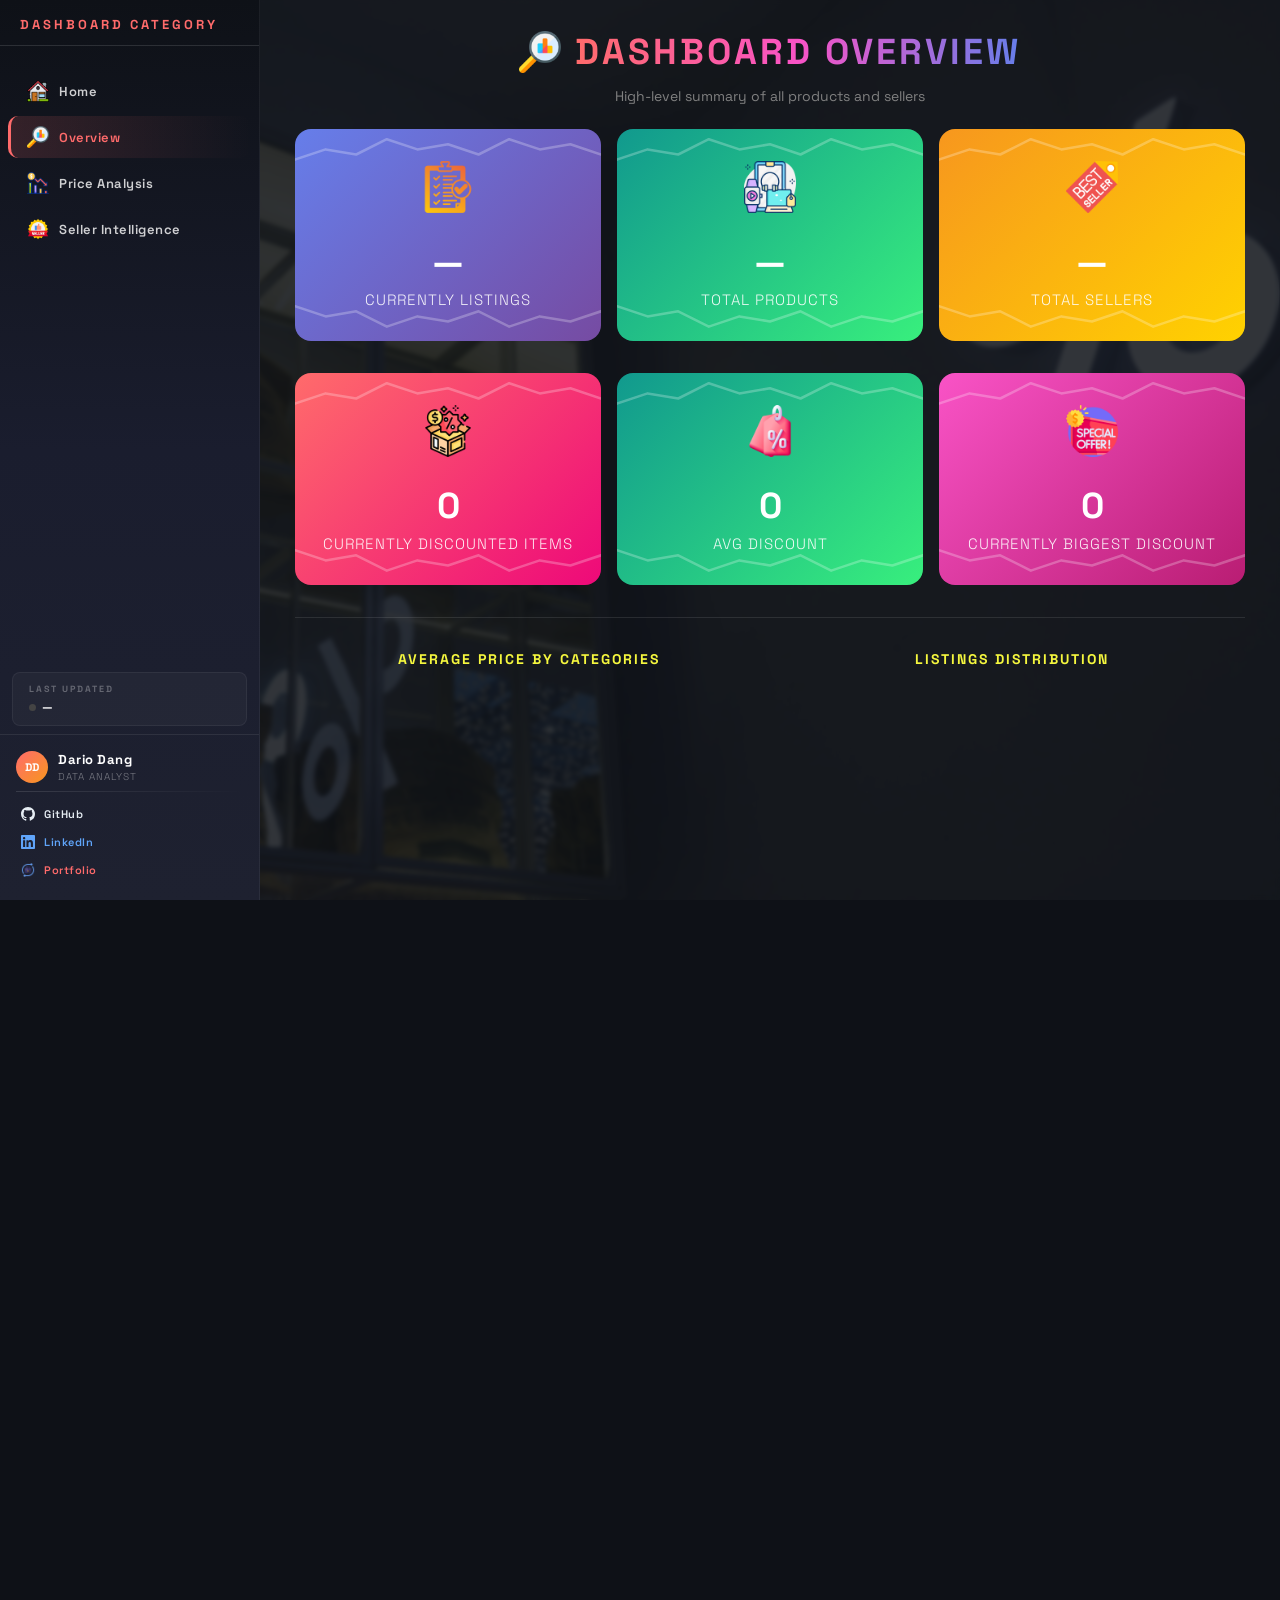
==== commit 69010d3a: "update frontend dashboard to adapt new changes." ====
--- a/frontend/overview.html
+++ b/frontend/overview.html
@@ -176,7 +176,7 @@
                 <div class="sparkline-top"><svg viewBox="0 0 300 40"><polyline points="0,30 30,20 60,25 90,10 120,20 150,15 180,25 210,10 240,20 270,15 300,25" fill="none" stroke="white" stroke-width="2.5" stroke-linecap="round" stroke-linejoin="round"/></svg></div>
                 <div class="metric-icon"><img src="static/total-listing.png" alt=""/></div>
                 <p class="metric-value" id="val-listings">—</p>
-                <p class="metric-label">TOTAL LISTINGS</p>
+                <p class="metric-label">CURRENTLY LISTINGS</p>
                 <div class="sparkline-bottom"><svg viewBox="0 0 300 40"><polyline points="0,10 30,20 60,15 90,30 120,20 150,25 180,15 210,30 240,20 270,25 300,15" fill="none" stroke="white" stroke-width="2.5" stroke-linecap="round" stroke-linejoin="round"/></svg></div>
             </div>
             <div class="metric-card metric-card-green">
@@ -201,7 +201,7 @@
                 <div class="sparkline-top"><svg viewBox="0 0 300 40"><polyline points="0,30 30,20 60,25 90,10 120,20 150,15 180,25 210,10 240,20 270,15 300,25" fill="none" stroke="white" stroke-width="2.5" stroke-linecap="round" stroke-linejoin="round"/></svg></div>
                 <div class="metric-icon"><img src="static/total-discounted-icon.png" alt=""/></div>
                 <p class="metric-value" id="val-discounted">—</p>
-                <p class="metric-label">TOTAL DISCOUNTED</p>
+                <p class="metric-label">CURRENTLY DISCOUNTED ITEMS</p>
                 <div class="sparkline-bottom"><svg viewBox="0 0 300 40"><polyline points="0,10 30,20 60,15 90,30 120,20 150,25 180,15 210,30 240,20 270,25 300,15" fill="none" stroke="white" stroke-width="2.5" stroke-linecap="round" stroke-linejoin="round"/></svg></div>
             </div>
             <div class="metric-card metric-card-teal">
@@ -215,7 +215,7 @@
                 <div class="sparkline-top"><svg viewBox="0 0 300 40"><polyline points="0,30 30,20 60,25 90,10 120,20 150,15 180,25 210,10 240,20 270,15 300,25" fill="none" stroke="white" stroke-width="2.5" stroke-linecap="round" stroke-linejoin="round"/></svg></div>
                 <div class="metric-icon"><img src="static/biggest-discount-icon.png" alt=""/></div>
                 <p class="metric-value" id="val-max-discount">—</p>
-                <p class="metric-label">BIGGEST DISCOUNT</p>
+                <p class="metric-label">CURRENTLY BIGGEST DISCOUNT</p>
                 <div class="sparkline-bottom"><svg viewBox="0 0 300 40"><polyline points="0,10 30,20 60,15 90,30 120,20 150,25 180,15 210,30 240,20 270,25 300,15" fill="none" stroke="white" stroke-width="2.5" stroke-linecap="round" stroke-linejoin="round"/></svg></div>
             </div>
         </div>
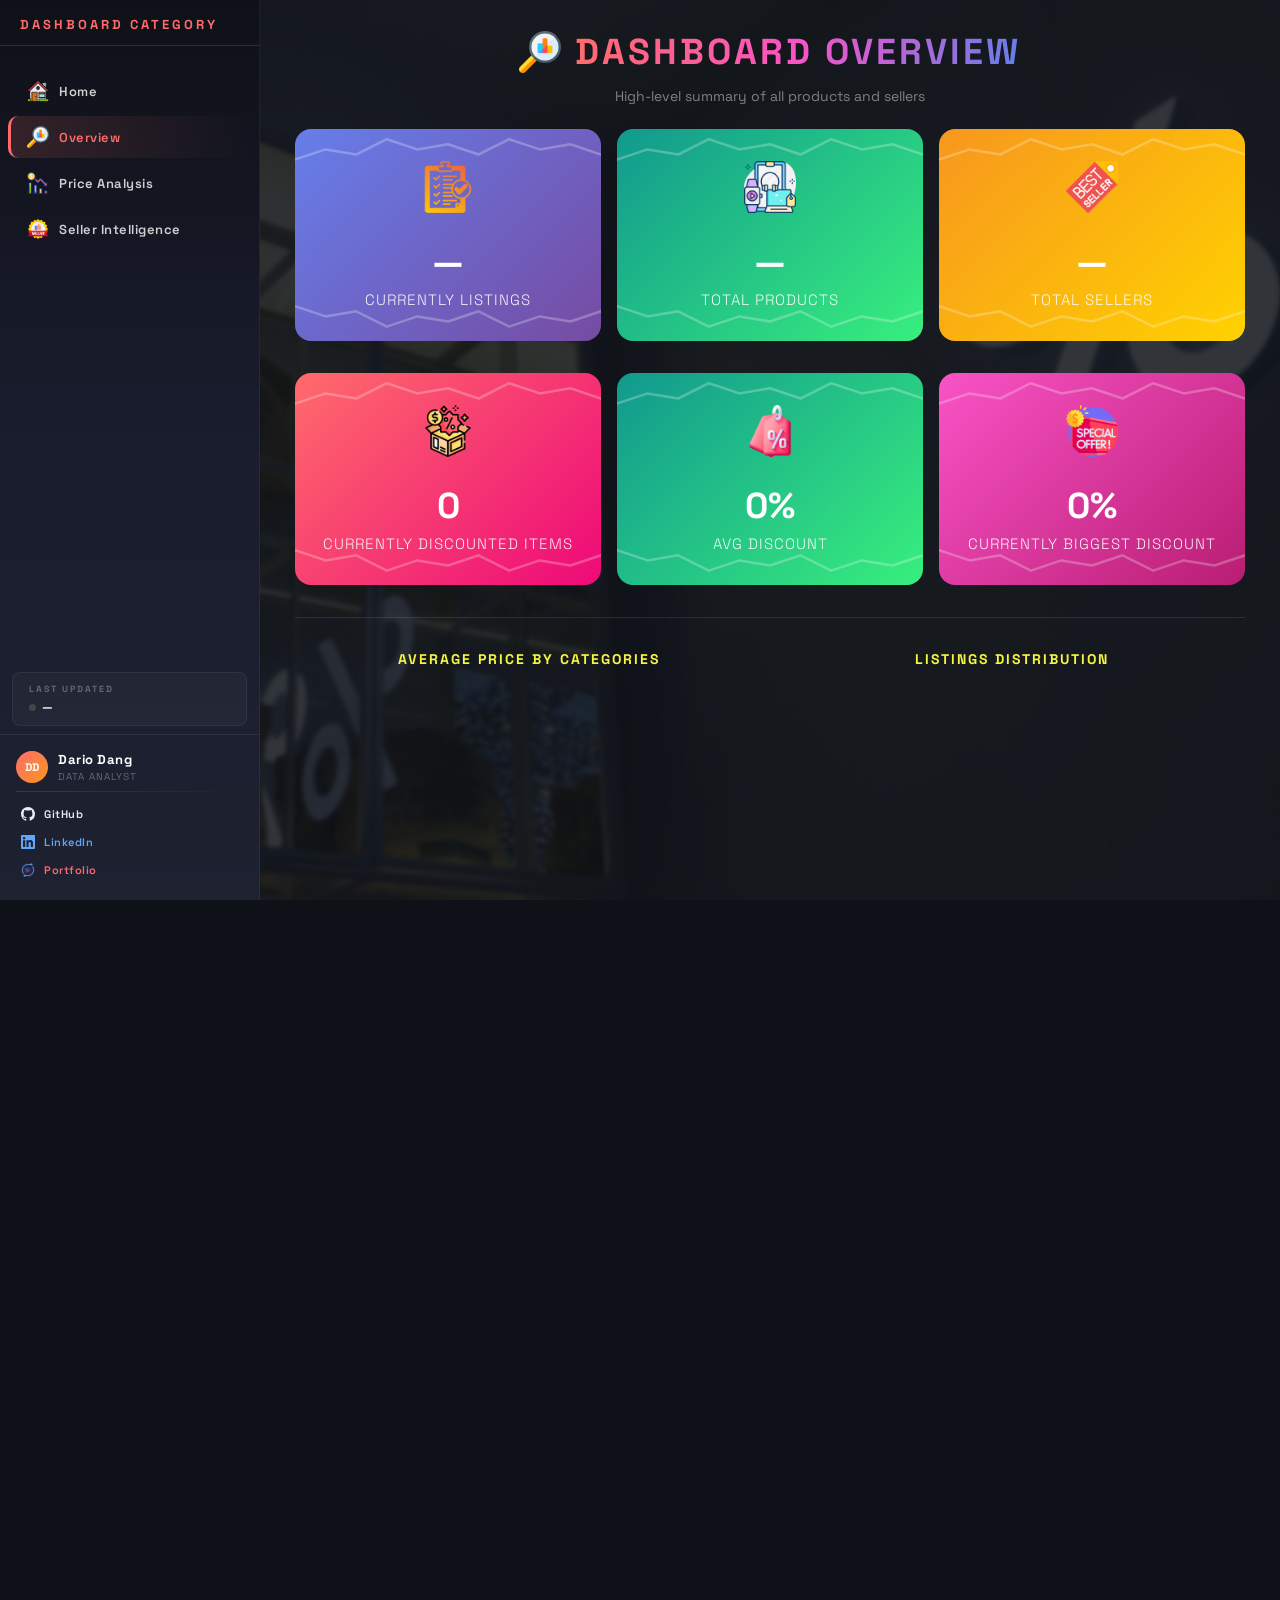
==== commit 6348c5f6: "feat: add mobile responsive for all dashboard pages" ====
--- a/frontend/overview.html
+++ b/frontend/overview.html
@@ -10,11 +10,9 @@
     <link href="https://fonts.googleapis.com/css2?family=Space+Grotesk:wght@400;600;700;800&display=swap" rel="stylesheet"/>
     <script src="https://cdn.plot.ly/plotly-2.27.0.min.js"></script>
     <style>
-        /* Remove blank space */
         body { margin: 0; padding: 0; }
         .main-content { padding-top: 1.5rem; }
 
-        /* Smaller metric values */
         .metric-value {
             font-size: 36px !important;
             font-weight: 800;
@@ -33,7 +31,6 @@
             text-transform: uppercase;
         }
 
-        /* Trend header layout */
         .trend-header {
             display: flex;
             flex-direction: column;
@@ -85,189 +82,214 @@
     </style>
 </head>
 <body>
-<div class="api-loading-overlay" id="api-loading-overlay">
-    <div class="api-loading-spinner"></div>
-    <p class="api-loading-title">🚀 Waking up the server...</p>
-    <p class="api-loading-sub">The API server may be starting up. This usually takes 10–30 seconds on first load.</p>
-    <div class="api-loading-bar-track">
-        <div class="api-loading-bar-fill"></div>
+    <div class="api-loading-overlay" id="api-loading-overlay">
+        <div class="api-loading-spinner"></div>
+        <p class="api-loading-title">🚀 Waking up the server...</p>
+        <p class="api-loading-sub">The API server may be starting up. This usually takes 10–30 seconds on first load.</p>
+        <div class="api-loading-bar-track">
+            <div class="api-loading-bar-fill"></div>
+        </div>
     </div>
-</div>
-<div class="layout">
-
-    <!-- ── SIDEBAR ─────────────────────────────────────────── -->
-    <aside class="sidebar" id="sidebar">
-        <div class="sidebar-brand"><p>DASHBOARD CATEGORY</p></div>
-        <nav class="sidebar-nav">
-            <a href="index.html" class="nav-item">
-                <img src="static/home-icon.png" alt="Home"/> Home
-            </a>
-            <a href="overview.html" class="nav-item active">
-                <img src="static/overview.png" alt="Overview"/> Overview
-            </a>
-            <a href="price.html" class="nav-item">
-                <img src="static/price-analysis.png" alt="Price Analysis"/> Price Analysis
-            </a>
-            <a href="seller.html" class="nav-item">
-                <img src="static/seller-intelligence.png" alt="Seller Intelligence"/> Seller Intelligence
-            </a>
-        </nav>
-
-        <div class="last-updated-wrap" id="last-updated-wrap">
-            <p class="last-updated-label">Last Updated</p>
-            <div class="last-updated-row">
-                <div class="status-dot" id="status-dot" style="background:#444;"></div>
-                <span class="last-updated-date" id="last-updated-date">—</span>
-                <span class="last-updated-age" id="last-updated-age"></span>
-            </div>
-        </div>
-
-        <div class="sidebar-footer">
-            <div class="footer-profile-row">
-                <div class="footer-avatar">DD</div>
+
+    <div class="layout">
+        <div class="sidebar-backdrop" id="sidebar-backdrop" onclick="toggleSidebar()"></div>
+
+        <!-- ── SIDEBAR ── -->
+        <aside class="sidebar" id="sidebar">
+            <div class="sidebar-brand"><p>DASHBOARD CATEGORY</p></div>
+            <nav class="sidebar-nav">
+                <a href="index.html" class="nav-item">
+                    <img src="static/home-icon.png" alt="Home"/> Home
+                </a>
+                <a href="overview.html" class="nav-item active">
+                    <img src="static/overview.png" alt="Overview"/> Overview
+                </a>
+                <a href="price.html" class="nav-item">
+                    <img src="static/price-analysis.png" alt="Price Analysis"/> Price Analysis
+                </a>
+                <a href="seller.html" class="nav-item">
+                    <img src="static/seller-intelligence.png" alt="Seller Intelligence"/> Seller Intelligence
+                </a>
+            </nav>
+
+            <div class="last-updated-wrap" id="last-updated-wrap">
+                <p class="last-updated-label">Last Updated</p>
+                <div class="last-updated-row">
+                    <div class="status-dot" id="status-dot" style="background:#444;"></div>
+                    <span class="last-updated-date" id="last-updated-date">—</span>
+                    <span class="last-updated-age" id="last-updated-age"></span>
+                </div>
+            </div>
+
+            <div class="sidebar-footer">
+                <div class="footer-profile-row">
+                    <div class="footer-avatar">DD</div>
+                    <div>
+                        <p class="footer-name">Dario Dang</p>
+                        <p class="footer-title">Data Analyst</p>
+                    </div>
+                </div>
+                <div class="footer-divider"></div>
+                <div class="footer-links">
+                    <a class="footer-link github" href="https://github.com/DarioDang" target="_blank">
+                        <span class="footer-link-icon">
+                            <svg width="14" height="14" viewBox="0 0 24 24" fill="#e6edf3">
+                                <path d="M12 0C5.37 0 0 5.37 0 12c0 5.31 3.435 9.795 8.205 11.385.6.105.825-.255.825-.57 0-.285-.015-1.23-.015-2.235-3.015.555-3.795-.735-4.035-1.41-.135-.345-.72-1.41-1.23-1.695-.42-.225-1.02-.78-.015-.795.945-.015 1.62.87 1.845 1.23 1.08 1.815 2.805 1.305 3.495.99.105-.78.42-1.305.765-1.605-2.67-.3-5.46-1.335-5.46-5.925 0-1.305.465-2.385 1.23-3.225-.12-.3-.54-1.53.12-3.18 0 0 1.005-.315 3.3 1.23.96-.27 1.98-.405 3-.405s2.04.135 3 .405c2.295-1.56 3.3-1.23 3.3-1.23.66 1.65.24 2.88.12 3.18.765.84 1.23 1.905 1.23 3.225 0 4.605-2.805 5.625-5.475 5.925.435.375.81 1.095.81 2.22 0 1.605-.015 2.895-.015 3.3 0 .315.225.69.825.57A12.02 12.02 0 0 0 24 12c0-6.63-5.37-12-12-12z"/>
+                            </svg>
+                        </span>
+                        <span class="footer-link-text">GitHub</span>
+                    </a>
+                    <a class="footer-link linkedin" href="https://www.linkedin.com/in/dario-dang-89049020a/" target="_blank">
+                        <span class="footer-link-icon">
+                            <svg width="14" height="14" viewBox="0 0 24 24" fill="#60a5fa">
+                                <path d="M20.447 20.452h-3.554v-5.569c0-1.328-.027-3.037-1.852-3.037-1.853 0-2.136 1.445-2.136 2.939v5.667H9.351V9h3.414v1.561h.046c.477-.9 1.637-1.85 3.37-1.85 3.601 0 4.267 2.37 4.267 5.455v6.286zM5.337 7.433a2.062 2.062 0 0 1-2.063-2.065 2.064 2.064 0 1 1 2.063 2.065zm1.782 13.019H3.555V9h3.564v11.452zM22.225 0H1.771C.792 0 0 .774 0 1.729v20.542C0 23.227.792 24 1.771 24h20.451C23.2 24 24 23.227 24 22.271V1.729C24 .774 23.2 0 22.222 0h.003z"/>
+                            </svg>
+                        </span>
+                        <span class="footer-link-text">LinkedIn</span>
+                    </a>
+                    <a class="footer-link portfolio" href="https://dariodang.github.io/" target="_blank">
+                        <span class="footer-link-icon">
+                            <img src="static/portfolio-sidebar-icon.png" width="14" height="14" style="vertical-align:middle;"/>
+                        </span>
+                        <span class="footer-link-text">Portfolio</span>
+                    </a>
+                </div>
+            </div>
+        </aside>
+
+        <button class="sidebar-toggle" onclick="toggleSidebar()">☰</button>
+
+        <!-- ── MAIN CONTENT ── -->
+        <main class="main-content">
+
+            <!-- Page Header — has padding-left on mobile via CSS to clear hamburger -->
+            <div class="page-header">
+                <img src="static/overview.png" alt="Overview" class="page-title-icon"/>
+                <h1 class="page-title-text">DASHBOARD OVERVIEW</h1>
+            </div>
+            <p class="page-subtitle">High-level summary of all products and sellers</p>
+
+            <!-- Row 1: Listings, Products, Sellers -->
+            <div class="grid-3">
+                <div class="metric-card metric-card-blue">
+                    <div class="sparkline-top"><svg viewBox="0 0 300 40"><polyline points="0,30 30,20 60,25 90,10 120,20 150,15 180,25 210,10 240,20 270,15 300,25" fill="none" stroke="white" stroke-width="2.5" stroke-linecap="round" stroke-linejoin="round"/></svg></div>
+                    <div class="metric-icon"><img src="static/total-listing.png" alt=""/></div>
+                    <p class="metric-value" id="val-listings">—</p>
+                    <p class="metric-label">CURRENTLY LISTINGS</p>
+                    <div class="sparkline-bottom"><svg viewBox="0 0 300 40"><polyline points="0,10 30,20 60,15 90,30 120,20 150,25 180,15 210,30 240,20 270,25 300,15" fill="none" stroke="white" stroke-width="2.5" stroke-linecap="round" stroke-linejoin="round"/></svg></div>
+                </div>
+                <div class="metric-card metric-card-green">
+                    <div class="sparkline-top"><svg viewBox="0 0 300 40"><polyline points="0,30 30,20 60,25 90,10 120,20 150,15 180,25 210,10 240,20 270,15 300,25" fill="none" stroke="white" stroke-width="2.5" stroke-linecap="round" stroke-linejoin="round"/></svg></div>
+                    <div class="metric-icon"><img src="static/total-products.png" alt=""/></div>
+                    <p class="metric-value" id="val-products">—</p>
+                    <p class="metric-label">TOTAL PRODUCTS</p>
+                    <div class="sparkline-bottom"><svg viewBox="0 0 300 40"><polyline points="0,10 30,20 60,15 90,30 120,20 150,25 180,15 210,30 240,20 270,25 300,15" fill="none" stroke="white" stroke-width="2.5" stroke-linecap="round" stroke-linejoin="round"/></svg></div>
+                </div>
+                <div class="metric-card metric-card-orange">
+                    <div class="sparkline-top"><svg viewBox="0 0 300 40"><polyline points="0,30 30,20 60,25 90,10 120,20 150,15 180,25 210,10 240,20 270,15 300,25" fill="none" stroke="white" stroke-width="2.5" stroke-linecap="round" stroke-linejoin="round"/></svg></div>
+                    <div class="metric-icon"><img src="static/total-sellers.png" alt=""/></div>
+                    <p class="metric-value" id="val-sellers">—</p>
+                    <p class="metric-label">TOTAL SELLERS</p>
+                    <div class="sparkline-bottom"><svg viewBox="0 0 300 40"><polyline points="0,10 30,20 60,15 90,30 120,20 150,25 180,15 210,30 240,20 270,25 300,15" fill="none" stroke="white" stroke-width="2.5" stroke-linecap="round" stroke-linejoin="round"/></svg></div>
+                </div>
+            </div>
+
+            <!-- Row 2: Discount metrics -->
+            <div class="grid-3">
+                <div class="metric-card metric-card-red">
+                    <div class="sparkline-top"><svg viewBox="0 0 300 40"><polyline points="0,30 30,20 60,25 90,10 120,20 150,15 180,25 210,10 240,20 270,15 300,25" fill="none" stroke="white" stroke-width="2.5" stroke-linecap="round" stroke-linejoin="round"/></svg></div>
+                    <div class="metric-icon"><img src="static/total-discounted-icon.png" alt=""/></div>
+                    <p class="metric-value" id="val-discounted">—</p>
+                    <p class="metric-label">CURRENTLY DISCOUNTED ITEMS</p>
+                    <div class="sparkline-bottom"><svg viewBox="0 0 300 40"><polyline points="0,10 30,20 60,15 90,30 120,20 150,25 180,15 210,30 240,20 270,25 300,15" fill="none" stroke="white" stroke-width="2.5" stroke-linecap="round" stroke-linejoin="round"/></svg></div>
+                </div>
+                <div class="metric-card metric-card-teal">
+                    <div class="sparkline-top"><svg viewBox="0 0 300 40"><polyline points="0,30 30,20 60,25 90,10 120,20 150,15 180,25 210,10 240,20 270,15 300,25" fill="none" stroke="white" stroke-width="2.5" stroke-linecap="round" stroke-linejoin="round"/></svg></div>
+                    <div class="metric-icon"><img src="static/average-discount-icon.png" alt=""/></div>
+                    <p class="metric-value" id="val-avg-discount">—</p>
+                    <p class="metric-label">AVG DISCOUNT</p>
+                    <div class="sparkline-bottom"><svg viewBox="0 0 300 40"><polyline points="0,10 30,20 60,15 90,30 120,20 150,25 180,15 210,30 240,20 270,25 300,15" fill="none" stroke="white" stroke-width="2.5" stroke-linecap="round" stroke-linejoin="round"/></svg></div>
+                </div>
+                <div class="metric-card metric-card-pink">
+                    <div class="sparkline-top"><svg viewBox="0 0 300 40"><polyline points="0,30 30,20 60,25 90,10 120,20 150,15 180,25 210,10 240,20 270,15 300,25" fill="none" stroke="white" stroke-width="2.5" stroke-linecap="round" stroke-linejoin="round"/></svg></div>
+                    <div class="metric-icon"><img src="static/biggest-discount-icon.png" alt=""/></div>
+                    <p class="metric-value" id="val-max-discount">—</p>
+                    <p class="metric-label">CURRENTLY BIGGEST DISCOUNT</p>
+                    <div class="sparkline-bottom"><svg viewBox="0 0 300 40"><polyline points="0,10 30,20 60,15 90,30 120,20 150,25 180,15 210,30 240,20 270,25 300,15" fill="none" stroke="white" stroke-width="2.5" stroke-linecap="round" stroke-linejoin="round"/></svg></div>
+                </div>
+            </div>
+
+            <hr class="divider"/>
+
+            <!-- Charts -->
+            <div class="grid-2">
                 <div>
-                    <p class="footer-name">Dario Dang</p>
-                    <p class="footer-title">Data Analyst</p>
-                </div>
-            </div>
-            <div class="footer-divider"></div>
-            <div class="footer-links">
-                <a class="footer-link github" href="https://github.com/DarioDang" target="_blank">
-                    <span class="footer-link-icon">
-                        <svg width="14" height="14" viewBox="0 0 24 24" fill="#e6edf3">
-                            <path d="M12 0C5.37 0 0 5.37 0 12c0 5.31 3.435 9.795 8.205 11.385.6.105.825-.255.825-.57 0-.285-.015-1.23-.015-2.235-3.015.555-3.795-.735-4.035-1.41-.135-.345-.72-1.41-1.23-1.695-.42-.225-1.02-.78-.015-.795.945-.015 1.62.87 1.845 1.23 1.08 1.815 2.805 1.305 3.495.99.105-.78.42-1.305.765-1.605-2.67-.3-5.46-1.335-5.46-5.925 0-1.305.465-2.385 1.23-3.225-.12-.3-.54-1.53.12-3.18 0 0 1.005-.315 3.3 1.23.96-.27 1.98-.405 3-.405s2.04.135 3 .405c2.295-1.56 3.3-1.23 3.3-1.23.66 1.65.24 2.88.12 3.18.765.84 1.23 1.905 1.23 3.225 0 4.605-2.805 5.625-5.475 5.925.435.375.81 1.095.81 2.22 0 1.605-.015 2.895-.015 3.3 0 .315.225.69.825.57A12.02 12.02 0 0 0 24 12c0-6.63-5.37-12-12-12z"/>
-                        </svg>
-                    </span>
-                    <span class="footer-link-text">GitHub</span>
-                </a>
-                <a class="footer-link linkedin" href="https://www.linkedin.com/in/dario-dang-89049020a/" target="_blank">
-                    <span class="footer-link-icon">
-                        <svg width="14" height="14" viewBox="0 0 24 24" fill="#60a5fa">
-                            <path d="M20.447 20.452h-3.554v-5.569c0-1.328-.027-3.037-1.852-3.037-1.853 0-2.136 1.445-2.136 2.939v5.667H9.351V9h3.414v1.561h.046c.477-.9 1.637-1.85 3.37-1.85 3.601 0 4.267 2.37 4.267 5.455v6.286zM5.337 7.433a2.062 2.062 0 0 1-2.063-2.065 2.064 2.064 0 1 1 2.063 2.065zm1.782 13.019H3.555V9h3.564v11.452zM22.225 0H1.771C.792 0 0 .774 0 1.729v20.542C0 23.227.792 24 1.771 24h20.451C23.2 24 24 23.227 24 22.271V1.729C24 .774 23.2 0 22.222 0h.003z"/>
-                        </svg>
-                    </span>
-                    <span class="footer-link-text">LinkedIn</span>
-                </a>
-                <a class="footer-link portfolio" href="https://dariodang.github.io/" target="_blank">
-                    <span class="footer-link-icon">
-                        <img src="static/portfolio-sidebar-icon.png" width="14" height="14" style="vertical-align:middle;"/>
-                    </span>
-                    <span class="footer-link-text">Portfolio</span>
-                </a>
-            </div>
-        </div>
-    </aside>
-
-    <button class="sidebar-toggle" onclick="toggleSidebar()">☰</button>
-
-    <!-- ── MAIN CONTENT ───────────────────────────────────── -->
-    <main class="main-content">
-
-        <!-- Page Header -->
-        <div class="page-header">
-            <img src="static/overview.png" alt="Overview" class="page-title-icon"/>
-            <h1 class="page-title-text">DASHBOARD OVERVIEW</h1>
-        </div>
-        <p class="page-subtitle">High-level summary of all products and sellers</p>
-
-        <!-- Row 1: Listings, Products, Sellers -->
-        <div class="grid-3">
-            <div class="metric-card metric-card-blue">
-                <div class="sparkline-top"><svg viewBox="0 0 300 40"><polyline points="0,30 30,20 60,25 90,10 120,20 150,15 180,25 210,10 240,20 270,15 300,25" fill="none" stroke="white" stroke-width="2.5" stroke-linecap="round" stroke-linejoin="round"/></svg></div>
-                <div class="metric-icon"><img src="static/total-listing.png" alt=""/></div>
-                <p class="metric-value" id="val-listings">—</p>
-                <p class="metric-label">CURRENTLY LISTINGS</p>
-                <div class="sparkline-bottom"><svg viewBox="0 0 300 40"><polyline points="0,10 30,20 60,15 90,30 120,20 150,25 180,15 210,30 240,20 270,25 300,15" fill="none" stroke="white" stroke-width="2.5" stroke-linecap="round" stroke-linejoin="round"/></svg></div>
-            </div>
-            <div class="metric-card metric-card-green">
-                <div class="sparkline-top"><svg viewBox="0 0 300 40"><polyline points="0,30 30,20 60,25 90,10 120,20 150,15 180,25 210,10 240,20 270,15 300,25" fill="none" stroke="white" stroke-width="2.5" stroke-linecap="round" stroke-linejoin="round"/></svg></div>
-                <div class="metric-icon"><img src="static/total-products.png" alt=""/></div>
-                <p class="metric-value" id="val-products">—</p>
-                <p class="metric-label">TOTAL PRODUCTS</p>
-                <div class="sparkline-bottom"><svg viewBox="0 0 300 40"><polyline points="0,10 30,20 60,15 90,30 120,20 150,25 180,15 210,30 240,20 270,25 300,15" fill="none" stroke="white" stroke-width="2.5" stroke-linecap="round" stroke-linejoin="round"/></svg></div>
-            </div>
-            <div class="metric-card metric-card-orange">
-                <div class="sparkline-top"><svg viewBox="0 0 300 40"><polyline points="0,30 30,20 60,25 90,10 120,20 150,15 180,25 210,10 240,20 270,15 300,25" fill="none" stroke="white" stroke-width="2.5" stroke-linecap="round" stroke-linejoin="round"/></svg></div>
-                <div class="metric-icon"><img src="static/total-sellers.png" alt=""/></div>
-                <p class="metric-value" id="val-sellers">—</p>
-                <p class="metric-label">TOTAL SELLERS</p>
-                <div class="sparkline-bottom"><svg viewBox="0 0 300 40"><polyline points="0,10 30,20 60,15 90,30 120,20 150,25 180,15 210,30 240,20 270,25 300,15" fill="none" stroke="white" stroke-width="2.5" stroke-linecap="round" stroke-linejoin="round"/></svg></div>
-            </div>
-        </div>
-
-        <!-- Row 2: Discount metrics -->
-        <div class="grid-3">
-            <div class="metric-card metric-card-red">
-                <div class="sparkline-top"><svg viewBox="0 0 300 40"><polyline points="0,30 30,20 60,25 90,10 120,20 150,15 180,25 210,10 240,20 270,15 300,25" fill="none" stroke="white" stroke-width="2.5" stroke-linecap="round" stroke-linejoin="round"/></svg></div>
-                <div class="metric-icon"><img src="static/total-discounted-icon.png" alt=""/></div>
-                <p class="metric-value" id="val-discounted">—</p>
-                <p class="metric-label">CURRENTLY DISCOUNTED ITEMS</p>
-                <div class="sparkline-bottom"><svg viewBox="0 0 300 40"><polyline points="0,10 30,20 60,15 90,30 120,20 150,25 180,15 210,30 240,20 270,25 300,15" fill="none" stroke="white" stroke-width="2.5" stroke-linecap="round" stroke-linejoin="round"/></svg></div>
-            </div>
-            <div class="metric-card metric-card-teal">
-                <div class="sparkline-top"><svg viewBox="0 0 300 40"><polyline points="0,30 30,20 60,25 90,10 120,20 150,15 180,25 210,10 240,20 270,15 300,25" fill="none" stroke="white" stroke-width="2.5" stroke-linecap="round" stroke-linejoin="round"/></svg></div>
-                <div class="metric-icon"><img src="static/average-discount-icon.png" alt=""/></div>
-                <p class="metric-value" id="val-avg-discount">—</p>
-                <p class="metric-label">AVG DISCOUNT</p>
-                <div class="sparkline-bottom"><svg viewBox="0 0 300 40"><polyline points="0,10 30,20 60,15 90,30 120,20 150,25 180,15 210,30 240,20 270,25 300,15" fill="none" stroke="white" stroke-width="2.5" stroke-linecap="round" stroke-linejoin="round"/></svg></div>
-            </div>
-            <div class="metric-card metric-card-pink">
-                <div class="sparkline-top"><svg viewBox="0 0 300 40"><polyline points="0,30 30,20 60,25 90,10 120,20 150,15 180,25 210,10 240,20 270,15 300,25" fill="none" stroke="white" stroke-width="2.5" stroke-linecap="round" stroke-linejoin="round"/></svg></div>
-                <div class="metric-icon"><img src="static/biggest-discount-icon.png" alt=""/></div>
-                <p class="metric-value" id="val-max-discount">—</p>
-                <p class="metric-label">CURRENTLY BIGGEST DISCOUNT</p>
-                <div class="sparkline-bottom"><svg viewBox="0 0 300 40"><polyline points="0,10 30,20 60,15 90,30 120,20 150,25 180,15 210,30 240,20 270,25 300,15" fill="none" stroke="white" stroke-width="2.5" stroke-linecap="round" stroke-linejoin="round"/></svg></div>
-            </div>
-        </div>
-
-        <hr class="divider"/>
-
-        <!-- Charts only -->
-        <div class="grid-2">
-            <div>
-                <p class="chart-label">AVERAGE PRICE BY CATEGORIES</p>
-                <div id="chart-avg-price" style="height: 320px;"></div>
-            </div>
-            <div>
-                <p class="chart-label">LISTINGS DISTRIBUTION</p>
-                <div id="chart-donut" style="height: 300px; min-height: 300px;"></div>
-                <div id="donut-legend" style="display:flex; justify-content:center; gap:20px; margin-top:8px;"></div>
-            </div>
-        </div>
-
-        <hr class="divider"/>
-
-        <!-- Centered title + top-right filters -->
-        <div class="trend-header">
-            <p class="trend-title">AVERAGE PRICE OVER TIME</p>
-            <div class="trend-filters">
+                    <p class="chart-label">AVERAGE PRICE BY CATEGORIES</p>
+                    <div id="chart-avg-price" style="height: 320px;"></div>
+                </div>
                 <div>
-                    <label>FROM</label>
-                    <select id="date-from"></select>
-                </div>
-                <div>
-                    <label>TO</label>
-                    <select id="date-to"></select>
-                </div>
-            </div>
-        </div>
-
-        <!-- Taller chart to prevent x-axis/legend overlap -->
-        <div id="chart-trend" style="height: 440px;"></div>
-        <p id="trend-note" style="color:rgba(255,255,255,0.3); font-size:10px; text-align:center; margin-top:4px;"></p>
-
-        <hr class="divider"/>
-        <p class="copyright">© 2026 Retail Price Intelligence Dashboard</p>
-
-    </main>
-</div>
-
-<script src="js/api.js"></script>
-<script src="js/overview.js"></script>
-<script>
-    function toggleSidebar() {
-        document.getElementById('sidebar').classList.toggle('open');
-    }
-</script>
+                    <p class="chart-label">LISTINGS DISTRIBUTION</p>
+                    <div id="chart-donut" style="height: 300px; min-height: 300px;"></div>
+                    <div id="donut-legend" style="display:flex; justify-content:center; gap:20px; margin-top:8px;"></div>
+                </div>
+            </div>
+
+            <hr class="divider"/>
+
+            <!-- Trend chart -->
+            <div class="trend-header">
+                <p class="trend-title">AVERAGE PRICE OVER TIME</p>
+                <div class="trend-filters">
+                    <div>
+                        <label>FROM</label>
+                        <select id="date-from"></select>
+                    </div>
+                    <div>
+                        <label>TO</label>
+                        <select id="date-to"></select>
+                    </div>
+                </div>
+            </div>
+
+            <div id="chart-trend" style="height: 440px;"></div>
+            <p id="trend-view-label" style="color:#F5F73E; font-size:11px; font-weight:800; letter-spacing:2px; text-align:center; margin-top:6px; text-transform:uppercase;"></p>
+            <p id="trend-note" style="color:rgba(255,255,255,0.3); font-size:10px; text-align:center; margin-top:2px;"></p>
+
+            <hr class="divider"/>
+            <p class="copyright">© 2026 Retail Price Intelligence Dashboard</p>
+
+        </main>
+    </div>
+
+    <!-- ── BOTTOM NAV — inside </body> ── -->
+    <nav class="bottom-nav">
+        <a href="index.html" class="bottom-nav-item">
+            <img src="static/home-icon.png" alt="Home"/>
+            Home
+        </a>
+        <a href="overview.html" class="bottom-nav-item active">
+            <img src="static/overview.png" alt="Overview"/>
+            Overview
+        </a>
+        <a href="price.html" class="bottom-nav-item">
+            <img src="static/price-analysis.png" alt="Price"/>
+            Price
+        </a>
+        <a href="seller.html" class="bottom-nav-item">
+            <img src="static/seller-intelligence.png" alt="Seller"/>
+            Seller
+        </a>
+    </nav>
+
+    <script src="js/api.js"></script>
+    <script src="js/overview.js"></script>
+    <script>
+        function toggleSidebar() {
+            const sidebar = document.getElementById('sidebar');
+            const backdrop = document.getElementById('sidebar-backdrop');
+            sidebar.classList.toggle('open');
+            backdrop.classList.toggle('visible');
+        }
+    </script>
 </body>
 </html>
--- a/frontend/css/style.css
+++ b/frontend/css/style.css
@@ -75,13 +75,6 @@
     flex: 1;
     padding: 2rem 2.5rem;
     max-width: 100%;
-}
-
-@media (max-width: 768px) {
-    .main-content {
-        margin-left: 0;
-        padding: 1rem;
-    }
 }
 
 
@@ -1247,3 +1240,390 @@
     100% { width: 95%; }
 }
 
+/* ============================================================
+   MOBILE RESPONSIVE — ≤768px
+   ============================================================ */
+
+/* ── Sidebar backdrop (base — always hidden by default) ── */
+
+@media (max-width: 768px) {
+
+    /* ── Layout ── */
+    .layout {
+        flex-direction: column;
+    }
+
+    .main-content {
+        margin-left: 0;
+        padding: 4.5rem 1rem 5.5rem 1rem;
+    }
+
+    /* ── Fix: page header left-padding clears the hamburger button ── */
+    .page-header {
+        padding-left: 56px;
+        justify-content: flex-start;
+    }
+
+    .page-title-text {
+        font-size: 22px !important;
+        letter-spacing: 1.5px !important;
+    }
+
+    .page-title-icon {
+        width: 30px;
+        height: 30px;
+    }
+
+    .page-subtitle {
+        font-size: 12px;
+    }
+
+    /* ── Metric Cards: compact horizontal layout ── */
+    .metric-card {
+        min-height: 70px !important;     /* Fix: was 90px, now more compact */
+        padding: 10px 14px !important;   /* Fix: was 14px 16px */
+        flex-direction: row !important;
+        justify-content: flex-start !important;
+        align-items: center !important;
+        gap: 14px;
+        text-align: left !important;
+    }
+
+    .metric-card .sparkline-top,
+    .metric-card .sparkline-bottom {
+        display: none;
+    }
+
+    .metric-icon {
+        font-size: 28px !important;
+        margin-bottom: 0 !important;
+        flex-shrink: 0;
+    }
+
+    .metric-icon img {
+        width: 28px !important;
+        height: 28px !important;
+    }
+
+    .metric-value {
+        font-size: 24px !important;
+        text-align: left !important;
+    }
+
+    .metric-label {
+        font-size: 9px !important;
+        margin-top: 2px !important;
+        text-align: left !important;
+    }
+
+    /* ── Trend Filters: stack below title ── */
+    .trend-header {
+        flex-direction: column;
+        align-items: center;
+        gap: 10px;
+        min-height: unset;
+    }
+
+    .trend-title {
+        font-size: 16px !important;
+    }
+
+    .trend-filters {
+        position: static !important;
+        display: flex;
+        gap: 12px;
+        justify-content: center;
+    }
+
+    .trend-filters select {
+        font-size: 12px;
+        padding: 6px 10px;
+    }
+
+    /* ── Chart labels ── */
+    .chart-label {
+        font-size: 11px;
+        letter-spacing: 1px;
+    }
+
+    /* ── Dividers ── */
+    .divider {
+        margin: 16px 0;
+    }
+
+    /* ── Sidebar toggle position ── */
+    .sidebar-toggle {
+        top: 12px;
+        left: 12px;
+        padding: 6px 10px;
+        font-size: 16px;
+    }
+
+    /* ── Show bottom nav ── */
+    .bottom-nav {
+        display: flex;
+    }
+}
+
+/* ── Bottom Nav Bar (hidden on desktop, shown on mobile via above) ── */
+.bottom-nav {
+    display: none;
+    position: fixed;
+    bottom: 0;
+    left: 0;
+    right: 0;
+    height: 60px;
+    background: linear-gradient(180deg, #0e1117 0%, #1a1d2e 100%);
+    border-top: 1px solid rgba(255,255,255,0.08);
+    z-index: 150;
+    align-items: center;
+    justify-content: space-around;
+    padding: 0 8px;
+    padding-bottom: env(safe-area-inset-bottom);
+}
+
+.bottom-nav-item {
+    display: flex;
+    flex-direction: column;
+    align-items: center;
+    justify-content: center;
+    gap: 3px;
+    flex: 1;
+    text-decoration: none;
+    color: rgba(255,255,255,0.35);
+    font-size: 9px;
+    font-weight: 700;
+    letter-spacing: 1px;
+    text-transform: uppercase;
+    padding: 6px 4px;
+    border-radius: 10px;
+    transition: color 0.2s ease;
+    -webkit-tap-highlight-color: transparent;
+}
+
+.bottom-nav-item img {
+    width: 22px;
+    height: 22px;
+    object-fit: contain;
+    opacity: 0.4;
+    transition: opacity 0.2s ease;
+}
+
+.bottom-nav-item.active {
+    color: #FF6B6B;
+}
+
+.bottom-nav-item.active img {
+    opacity: 1;
+}
+
+.bottom-nav-item:active {
+    background: rgba(255,107,107,0.08);
+}
+
+/* ============================================================
+   PRICE PAGE — MOBILE CSS
+   ============================================================ */
+
+@media (max-width: 768px) {
+
+    /* ── Filter: horizontal scrollable pill row ── */
+    .filter-and-cards {
+        display: flex !important;
+        flex-direction: column !important;
+        gap: 12px;
+    }
+
+    .filter-panel {
+        flex-direction: row !important;
+        flex-wrap: nowrap !important;
+        overflow-x: auto !important;
+        padding-top: 0 !important;
+        gap: 8px !important;
+        padding-bottom: 4px;
+        -ms-overflow-style: none;
+        scrollbar-width: none;
+    }
+
+    .filter-panel::-webkit-scrollbar { display: none; }
+
+    .filter-btn {
+        flex-shrink: 0 !important;
+        width: auto !important;
+        padding: 0 14px !important;
+        height: 36px !important;
+        font-size: 10px !important;
+        letter-spacing: 1px !important;
+        white-space: nowrap;
+    }
+
+    .filter-btn img {
+        width: 14px !important;
+        height: 14px !important;
+    }
+
+    /* ── Deal cards area ── */
+    .deal-cards-area {
+        padding-top: 0 !important;
+        width: 100%;
+    }
+
+    /* ── Deal cards: centered single column ── */
+    .deal-cards-row {
+        display: flex !important;
+        flex-direction: column !important;
+        align-items: center !important;
+        gap: 12px !important;
+        width: 100% !important;
+    }
+
+    .best-deal-card {
+        width: 100% !important;
+        max-width: 400px !important;
+        box-sizing: border-box !important;
+    }
+
+    /* ── Product charts: single column ── */
+    .product-charts-row,
+    .product-charts-row.cols-2,
+    .product-charts-row.cols-3 {
+        grid-template-columns: 1fr !important;
+    }
+
+    /* ── Category header ── */
+    .cat-header {
+        margin: 16px 0 6px 0;
+        padding: 6px 12px;
+    }
+
+    .cat-header-label {
+        font-size: 11px !important;
+        letter-spacing: 2px !important;
+    }
+
+    /* ── Section titles ── */
+    .section-title-price {
+        font-size: 16px !important;
+        letter-spacing: 1.5px !important;
+    }
+
+    /* ── Trend filters: center on mobile ── */
+    .trend-filters {
+        align-self: center !important;
+        justify-content: center;
+    }
+
+    /* ── Carousel: hidden on mobile ── */
+    .price-carousel-section {
+        display: none !important;
+    }
+
+    /* ── Fix chart container height — remove dead space ── */
+    #chart-box,
+    #chart-spread,
+    #chart-seller-count {
+        height: auto !important;
+        min-height: 0 !important;
+    }
+}
+
+/* ============================================================
+   SELLER PAGE — MOBILE CSS
+   ============================================================ */
+
+@media (max-width: 768px) {
+
+    /* ── Section 1: Stack seller bars + donut vertically ── */
+    .seller-top-grid {
+        grid-template-columns: 1fr !important;
+        gap: 16px !important;
+    }
+
+    /* ── Section labels ── */
+    .section-label {
+        font-size: 11px !important;
+        letter-spacing: 1.5px !important;
+    }
+
+    .section-subtitle {
+        font-size: 10px !important;
+    }
+
+    /* ── Scorecard: single column on mobile ── */
+    .scorecard-grid {
+        grid-template-columns: 1fr !important;
+        gap: 14px !important;
+    }
+
+    .scorecard-card {
+        padding: 16px 14px !important;
+        gap: 10px !important;
+    }
+
+    .scorecard-name {
+        font-size: 12px !important;
+    }
+
+    .scorecard-trust {
+        font-size: 9px !important;
+        padding: 2px 7px !important;
+    }
+
+    /* ── Cheapest seller cards: single column ── */
+    .cheapest-grid {
+        grid-template-columns: 1fr !important;
+        gap: 12px !important;
+    }
+
+    .cheap-price {
+        font-size: 18px !important;
+    }
+
+    .cheap-product {
+        font-size: 13px !important;
+    }
+
+    /* ── Rating legend rows compact ── */
+    .rating-legend-row {
+        gap: 6px !important;
+    }
+
+    .rating-legend-label {
+        min-width: 65px !important;
+    }
+
+    .rating-legend-name {
+        font-size: 10px !important;
+    }
+}
+
+/* ── Sidebar mobile fix ── */
+@media (max-width: 768px) {
+    .sidebar {
+        padding-top: 56px;
+        height: 100vh;
+        overflow-y: scroll !important;
+        -webkit-overflow-scrolling: touch;
+        justify-content: space-between;
+    }
+
+    .sidebar-nav {
+        flex: 0 0 auto !important;
+    }
+
+    /* Group last-updated + footer together at the bottom */
+    .sidebar-footer {
+        margin-top: auto;
+        flex-shrink: 0;
+    }
+
+    .last-updated-wrap {
+        flex-shrink: 0;
+    }
+
+
+    .main-content {
+        margin-left: 0;
+        padding: 4.5rem 1rem 5.5rem 1rem;
+    }
+}
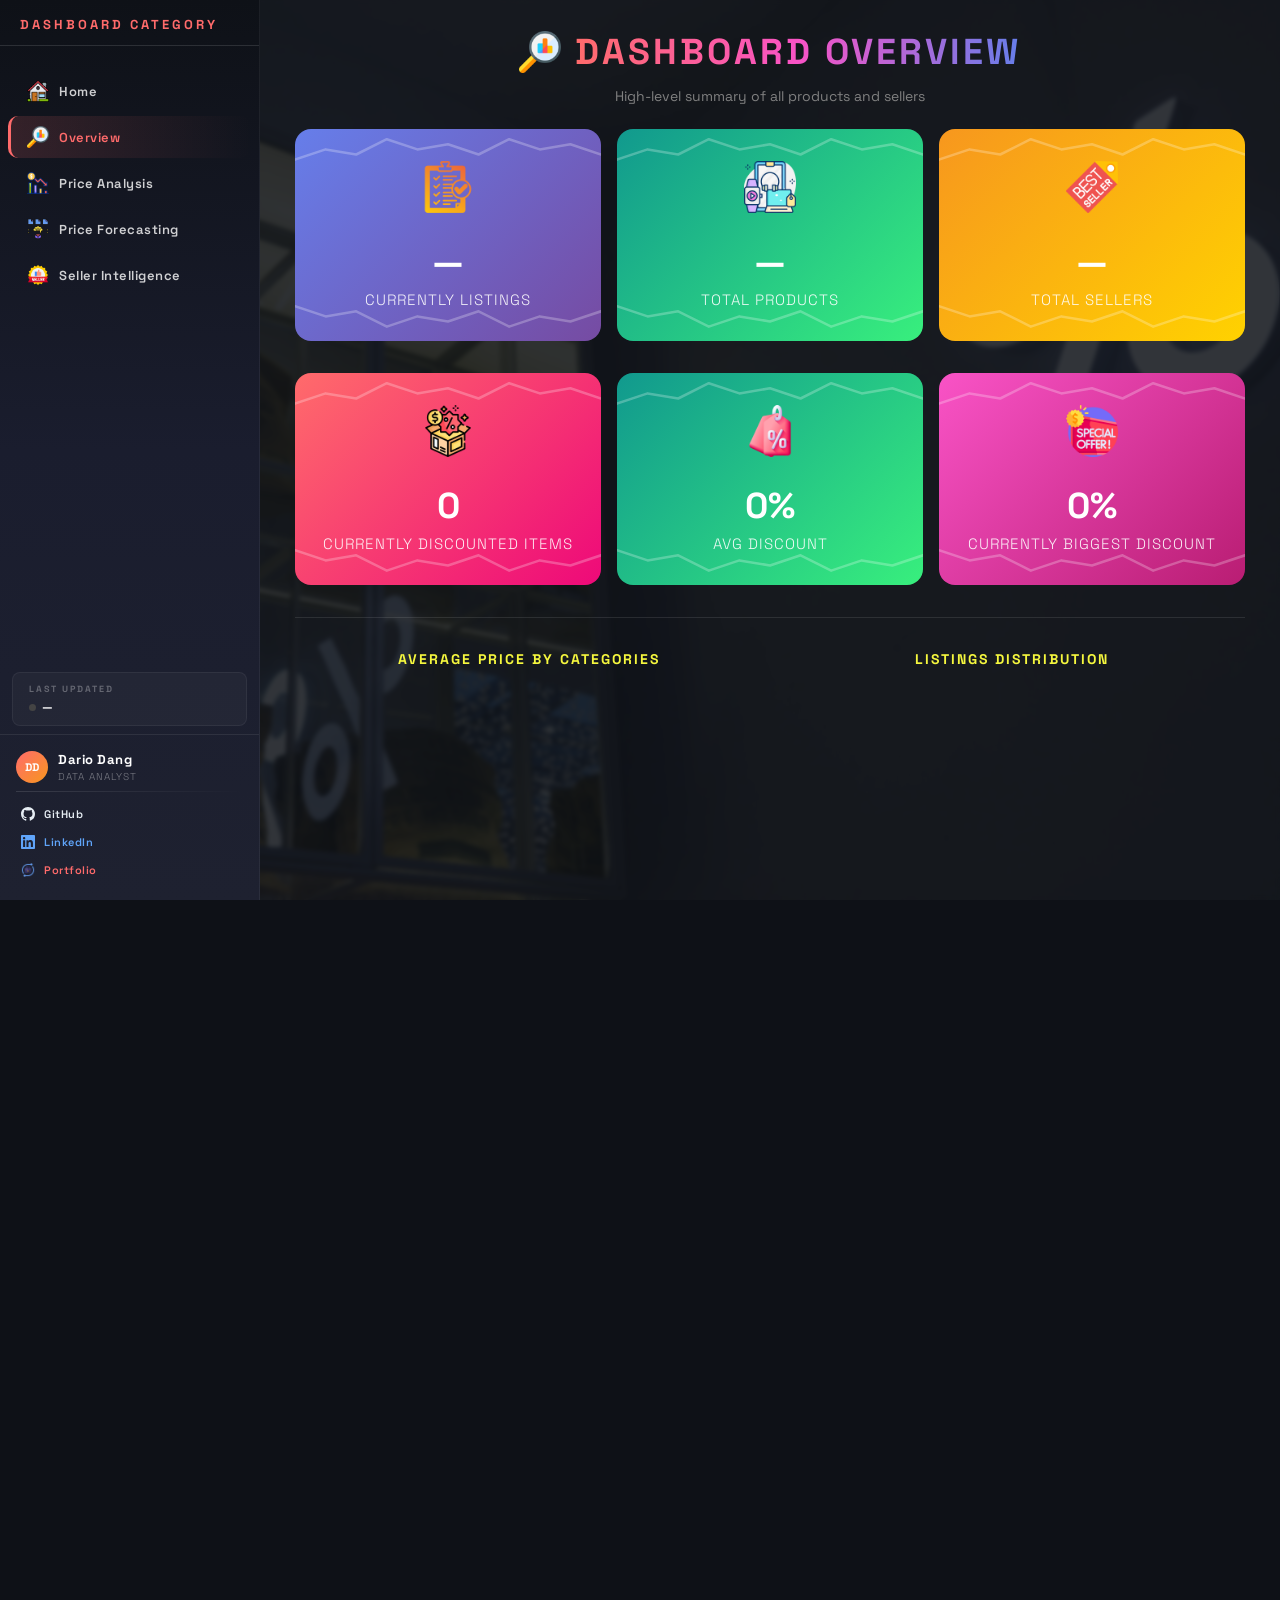
==== commit a44e4812: "Update the price forecast feature frontend." ====
--- a/frontend/overview.html
+++ b/frontend/overview.html
@@ -106,6 +106,9 @@
                 </a>
                 <a href="price.html" class="nav-item">
                     <img src="static/price-analysis.png" alt="Price Analysis"/> Price Analysis
+                </a>
+                <a href="ml.html" class="nav-item">
+                    <img src="static/ml-predict.png" alt="Price Forecasting"/> Price Forecasting
                 </a>
                 <a href="seller.html" class="nav-item">
                     <img src="static/seller-intelligence.png" alt="Seller Intelligence"/> Seller Intelligence
@@ -275,6 +278,10 @@
             <img src="static/price-analysis.png" alt="Price"/>
             Price
         </a>
+        <a href="ml.html"     class="bottom-nav-item">
+            <img src="static/ml-predict.png" alt="Price Forecasting"/> 
+            Price Forecasting
+        </a>
         <a href="seller.html" class="bottom-nav-item">
             <img src="static/seller-intelligence.png" alt="Seller"/>
             Seller
--- a/frontend/css/style.css
+++ b/frontend/css/style.css
@@ -1597,30 +1597,33 @@
     }
 }
 
-/* ── Sidebar mobile fix ── */
+/* ── Sidebar mobile ── */
 @media (max-width: 768px) {
     .sidebar {
         padding-top: 56px;
         height: 100vh;
-        overflow-y: scroll !important;
+        overflow-y: auto !important;
         -webkit-overflow-scrolling: touch;
-        justify-content: space-between;
+        display: flex;
+        flex-direction: column;
+        justify-content: flex-start; /* ← everything groups at top naturally */
     }
 
     .sidebar-nav {
         flex: 0 0 auto !important;
     }
 
-    /* Group last-updated + footer together at the bottom */
-    .sidebar-footer {
-        margin-top: auto;
-        flex-shrink: 0;
-    }
-
+    /* last-updated sits right after nav, no gap */
     .last-updated-wrap {
         flex-shrink: 0;
-    }
-
+        margin: 4px 12px 8px 12px !important;
+    }
+
+    /* footer pushed to bottom */
+    .sidebar-footer {
+        margin-top: auto !important;
+        flex-shrink: 0;
+    }
 
     .main-content {
         margin-left: 0;
